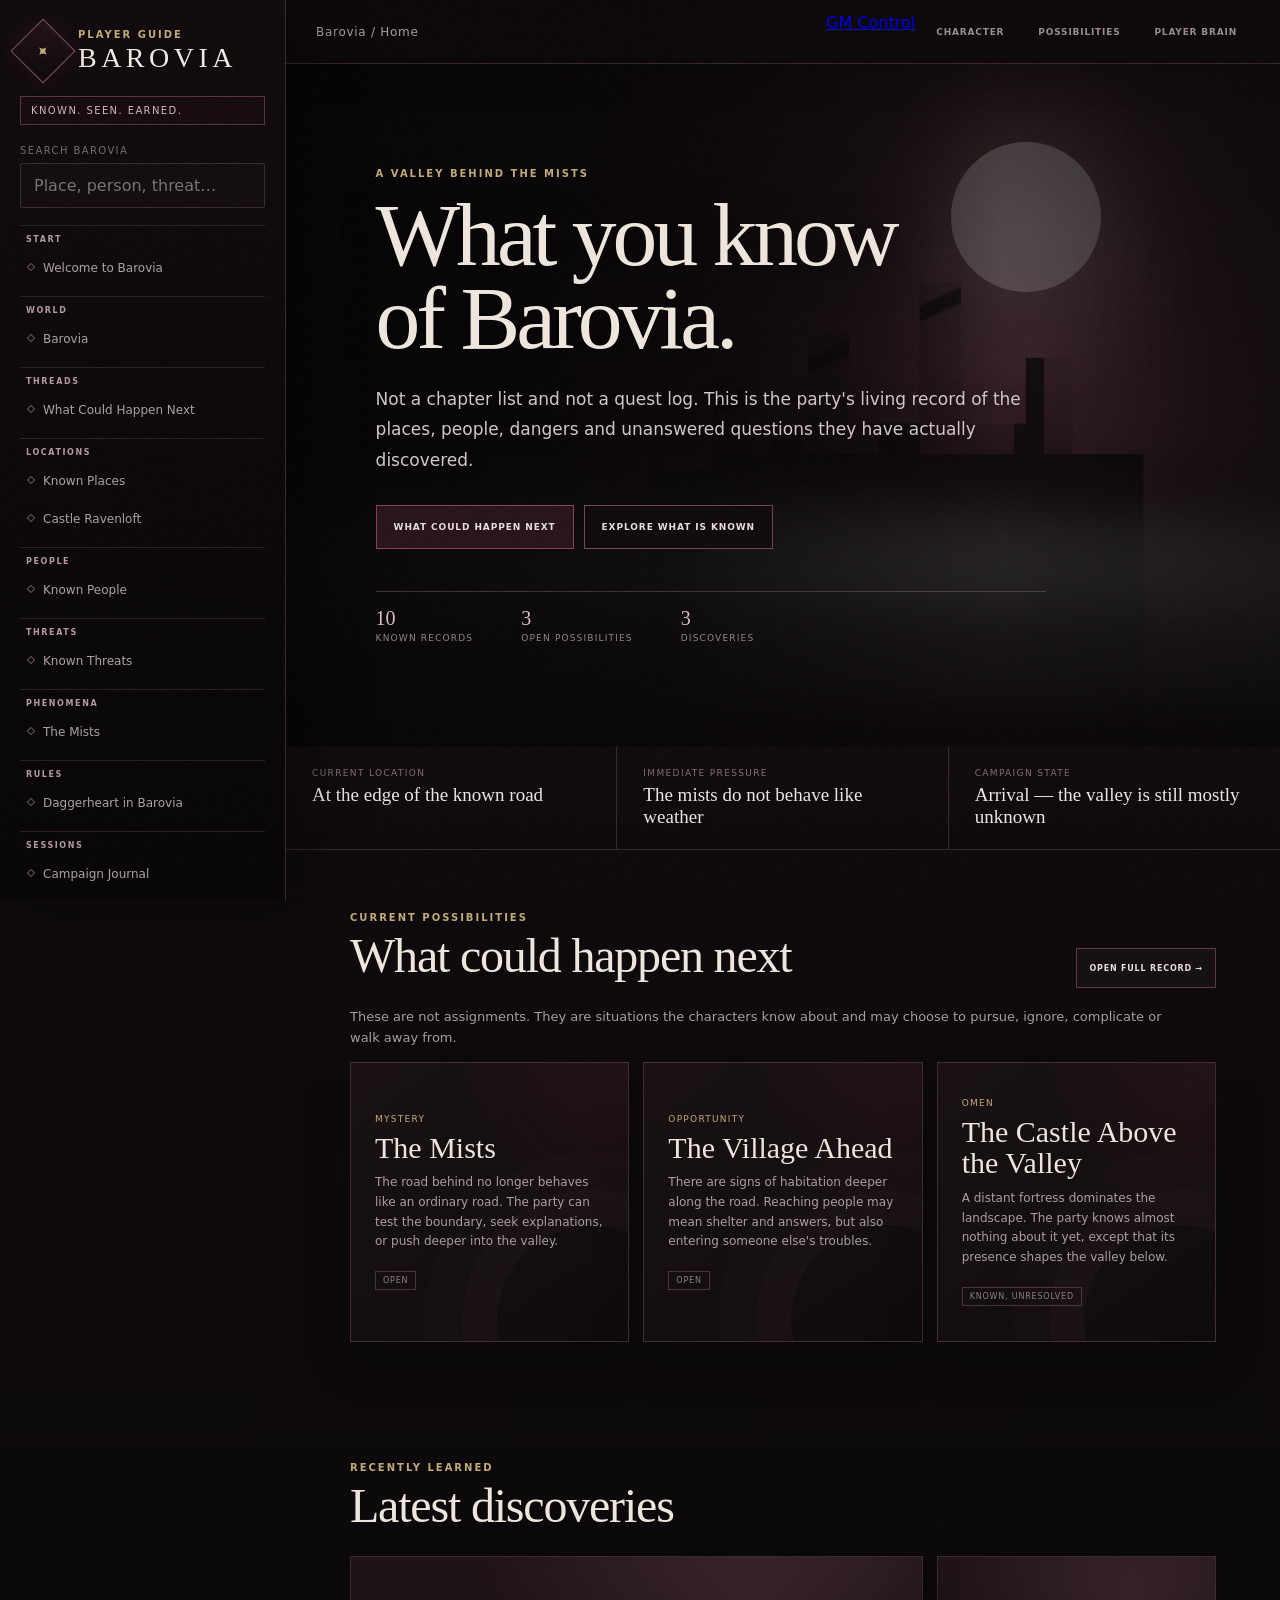
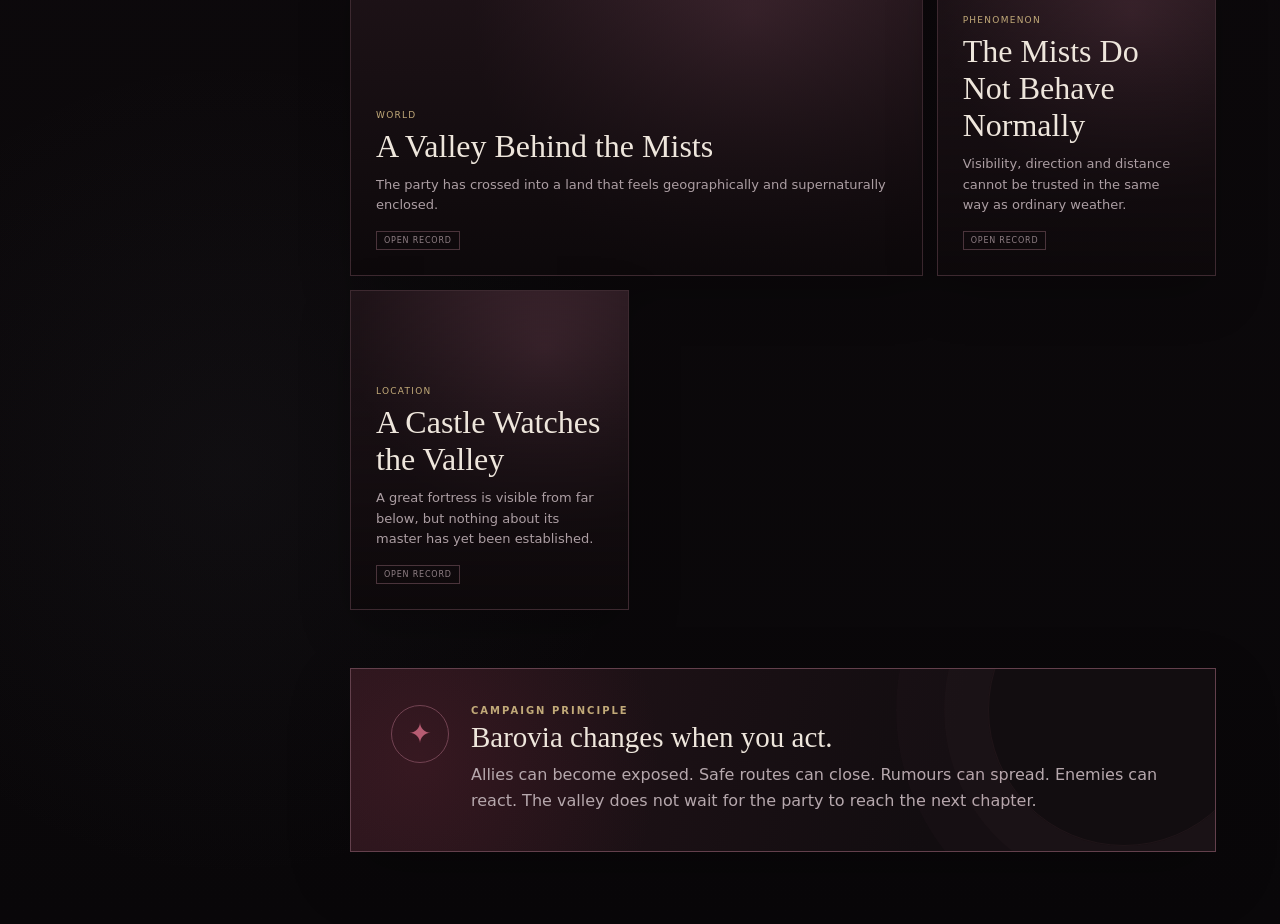
==== index.html @ e04510ff "Add GM Control switch to player header" ====
<!doctype html>
<html lang="en">
<head>
<meta charset="utf-8">
<meta name="viewport" content="width=device-width,initial-scale=1">
<meta name="theme-color" content="#120d0f">
<meta name="description" content="A spoiler-conscious Daggerheart player guide for a campaign set in Barovia.">
<title>Barovia — Daggerheart Campaign Guide</title>
<link rel="stylesheet" href="style.css?v=2">
<link rel="stylesheet" href="character.css?v=2">
<link rel="stylesheet" href="barovia-polish.css?v=1">
</head>
<body>
<a class="skip" href="#main">Skip to campaign content</a>
<div class="shell">
  <aside class="sidebar" id="sidebar" aria-label="Barovia navigation">
    <button class="brand" onclick="location.hash='#/'" aria-label="Barovia home">
      <span class="sigil" aria-hidden="true">✦</span>
      <span><small>PLAYER GUIDE</small><strong>BAROVIA</strong></span>
    </button>

    <div class="safe-mark">Known. Seen. Earned.</div>

    <label class="search">
      <span>Search Barovia</span>
      <input id="searchInput" type="search" placeholder="Place, person, threat…" autocomplete="off">
    </label>

    <nav id="nav"></nav>

    <div class="sidebar-foot">
      This guide shows only what the characters have legitimately learned.
      Hidden motives, unrevealed locations and future events remain outside the player site.
    </div>
  </aside>

  <main id="main">
    <header class="topbar">
      <button id="menuBtn" class="menu" type="button" aria-label="Open navigation">☰</button>
      <div id="crumb">Barovia / Home</div>
      <div class="top-actions">
        <a class="gm-switch" href="gm.html">GM Control</a>
        <button type="button" onclick="location.hash='#/character'">Character</button>
        <button type="button" onclick="location.hash='#/threads'">Possibilities</button>
        <button type="button" onclick="location.hash='#/brain'">Player Brain</button>
      </div>
    </header>

    <section id="home">
      <section class="hero">
        <div class="moon" aria-hidden="true"></div>
        <div class="mist mist-a" aria-hidden="true"></div>
        <div class="mist mist-b" aria-hidden="true"></div>
        <div class="hero-copy">
          <div class="eyebrow">A VALLEY BEHIND THE MISTS</div>
          <h1>What you know of Barovia.</h1>
          <p>
            Not a chapter list and not a quest log. This is the party's living record of the places,
            people, dangers and unanswered questions they have actually discovered.
          </p>
          <div class="hero-buttons">
            <button type="button" onclick="location.hash='#/threads'">What could happen next</button>
            <button type="button" onclick="location.hash='#/world'">Explore what is known</button>
          </div>
          <div class="hero-ledger" aria-label="Campaign ledger">
            <span><strong id="knownRecordCount">0</strong> known records</span>
            <span><strong id="knownThreadCount">0</strong> open possibilities</span>
            <span><strong id="knownDiscoveryCount">0</strong> discoveries</span>
          </div>
        </div>
      </section>

      <section class="state-strip" aria-label="Current campaign state">
        <div><small>CURRENT LOCATION</small><strong id="currentLocation"></strong></div>
        <div><small>IMMEDIATE PRESSURE</small><strong id="currentPressure"></strong></div>
        <div><small>CAMPAIGN STATE</small><strong id="campaignState"></strong></div>
      </section>

      <section class="section">
        <div class="section-head">
          <div>
            <div class="eyebrow">CURRENT POSSIBILITIES</div>
            <h2>What could happen next</h2>
          </div>
          <button type="button" onclick="location.hash='#/threads'">Open full record →</button>
        </div>
        <p class="intro">
          These are not assignments. They are situations the characters know about and may choose
          to pursue, ignore, complicate or walk away from.
        </p>
        <div id="threadGrid" class="grid"></div>
      </section>

      <section class="section">
        <div class="section-head">
          <div>
            <div class="eyebrow">RECENTLY LEARNED</div>
            <h2>Latest discoveries</h2>
          </div>
        </div>
        <div id="discoveryGrid" class="grid"></div>
      </section>

      <section class="field-note">
        <span class="field-mark" aria-hidden="true">✦</span>
        <div>
          <div class="eyebrow">CAMPAIGN PRINCIPLE</div>
          <h2>Barovia changes when you act.</h2>
          <p>
            Allies can become exposed. Safe routes can close. Rumours can spread. Enemies can react.
            The valley does not wait for the party to reach the next chapter.
          </p>
        </div>
      </section>
    </section>

    <article id="article" class="article hidden" tabindex="-1"></article>

    <section id="character" class="character-view hidden" tabindex="-1">
      <div class="character-toolbar">
        <div>
          <div class="eyebrow">DAGGERHEART LIVE PLAY</div>
          <h1 id="characterHeading">Character</h1>
        </div>
        <button id="resetCharacterBtn" type="button">Reset local sheet</button>
      </div>
      <div id="characterApp"></div>
    </section>

    <section id="brain" class="brain hidden">
      <div class="section-head">
        <div>
          <div class="eyebrow">RELATIONSHIP VIEW</div>
          <h2>Player Brain</h2>
        </div>
      </div>
      <p class="intro">Choose a known record to see what the party currently connects to it.</p>
      <div id="brainRoot" class="brain-root"></div>
    </section>
  </main>
</div>

<script src="data.js?v=2"></script>
<script src="character.js?v=2"></script>
<script src="app.js?v=3"></script>
<script src="gm-config.js?v=1"></script>
<script src="gm-bridge.js?v=1"></script>
</body>
</html>
---- style.css ----
:root{
  --bg:#100c0e;
  --panel:#171114;
  --panel2:#1d1518;
  --ink:#eee6dc;
  --muted:#aa9da1;
  --line:#3b2a30;
  --wine:#7f2438;
  --wine2:#a83b54;
  --gold:#c2aa79;
  --fog:#c7c2bd;
}
*{box-sizing:border-box}
html{scroll-behavior:smooth}
body{
  margin:0;
  background:
    radial-gradient(circle at 72% 8%,#2a1b20 0,#120d10 34%,#0c090a 72%);
  color:var(--ink);
  font-family:Inter,ui-sans-serif,system-ui,-apple-system,Segoe UI,sans-serif;
}
body:before{
  content:"";
  position:fixed;
  inset:0;
  pointer-events:none;
  opacity:.045;
  background-image:
    linear-gradient(#fff1 1px,transparent 1px),
    linear-gradient(90deg,#fff08 1px,transparent 1px);
  background-size:100% 7px,54px 100%;
}
button,input{font:inherit}
button{cursor:pointer}
.skip{position:absolute;left:-9999px}
.skip:focus{left:10px;top:10px;z-index:100;background:#fff;color:#000;padding:8px}
.shell{display:grid;grid-template-columns:292px 1fr;min-height:100vh}
.sidebar{
  position:sticky;top:0;height:100vh;padding:26px 20px;
  border-right:1px solid var(--line);background:#0d090b;overflow:auto;z-index:20;
}
.brand{display:flex;gap:12px;align-items:center;width:100%;padding:0;border:0;background:none;color:var(--ink);text-align:left}
.brand small,.eyebrow{display:block;color:var(--gold);font-size:10px;letter-spacing:.2em;font-weight:800}
.brand strong{display:block;font:25px Georgia,serif;letter-spacing:.16em;margin-top:2px}
.sigil{display:grid;place-items:center;width:42px;height:42px;border:1px solid #684451;color:var(--gold);transform:rotate(45deg)}
.safe-mark{margin:24px 0;padding:8px 10px;border:1px solid #4b353d;color:#c5b5bb;text-transform:uppercase;letter-spacing:.14em;font-size:10px}
.search span{display:block;color:#776b70;font-size:10px;letter-spacing:.14em;text-transform:uppercase;margin-bottom:7px}
.search input{width:100%;background:#140f11;border:1px solid var(--line);color:var(--ink);padding:10px 11px;outline:none}
.search input:focus{border-color:#815263}
#nav{margin-top:22px}
.nav-group{margin:20px 0}
.nav-group h3{margin:0 0 7px;color:var(--gold);font-size:10px;text-transform:uppercase;letter-spacing:.17em}
.nav-link{display:block;width:100%;border:0;border-left:2px solid transparent;background:none;color:#b8aab0;text-align:left;padding:7px 6px}
.nav-link:hover,.nav-link.active{background:#1a1215;color:white;border-left-color:var(--wine2)}
.sidebar-foot{margin-top:30px;padding-top:16px;border-top:1px solid var(--line);font-size:11px;line-height:1.6;color:#73676c}
main{min-width:0;position:relative}
.topbar{
  height:58px;display:flex;align-items:center;justify-content:space-between;padding:0 28px;
  border-bottom:1px solid var(--line);position:sticky;top:0;
  background:#100c0eea;backdrop-filter:blur(10px);z-index:10;
}
#crumb{font-size:12px;color:#a99aa0;letter-spacing:.06em}
.top-actions{display:flex;gap:8px}
.top-actions button,.menu,.section-head button,.hero-buttons button,.article-nav button{
  border:1px solid #5d3a45;background:#171114;color:#e8dce0;padding:9px 12px;
}
.menu{display:none}
.hero{
  min-height:510px;position:relative;overflow:hidden;border-bottom:1px solid var(--line);
  display:flex;align-items:center;
  background:
    linear-gradient(180deg,transparent 0 62%,#0e0a0c 100%),
    radial-gradient(circle at 74% 28%,#3a242b 0,#1c1216 28%,#0f0a0c 70%);
}
.hero:after{
  content:"";position:absolute;inset:0;
  background:
    linear-gradient(90deg,#0d090bec 0%,#0d090bb7 45%,#0d090b28 78%),
    linear-gradient(0deg,#0d090bbd 0%,transparent 52%);
}
.moon{
  position:absolute;right:16%;top:72px;width:132px;height:132px;border-radius:50%;
  background:#c8c1b5;opacity:.32;filter:blur(.2px);box-shadow:0 0 70px #d9d2c46b;
}
.mist{position:absolute;left:-12%;right:-12%;filter:blur(19px);opacity:.24}
.mist-a{
  bottom:4%;height:42%;
  background:
    radial-gradient(ellipse at 18% 80%,#ddd 0 18%,transparent 52%),
    radial-gradient(ellipse at 58% 72%,#bbb 0 16%,transparent 48%),
    radial-gradient(ellipse at 86% 86%,#eee 0 17%,transparent 50%);
}
.mist-b{
  bottom:20%;height:25%;opacity:.13;
  background:
    radial-gradient(ellipse at 35% 70%,#eee 0 18%,transparent 55%),
    radial-gradient(ellipse at 72% 74%,#bbb 0 14%,transparent 48%);
}
.hero-copy{position:relative;z-index:2;padding:40px clamp(28px,6vw,90px);max-width:800px}
.hero h1{font:64px/1 Georgia,serif;margin:12px 0 18px;max-width:720px}
.hero p{font-size:17px;line-height:1.7;color:#cbbec3;max-width:650px}
.hero-buttons{display:flex;gap:10px;margin-top:24px}
.hero-buttons button:first-child{border-color:#8b4052;background:#28161c}
.state-strip{display:grid;grid-template-columns:repeat(3,1fr);border-bottom:1px solid var(--line);background:#120d10}
.state-strip div{padding:18px 24px;border-right:1px solid var(--line)}
.state-strip div:last-child{border-right:0}
.state-strip small{display:block;color:#7f6f75;font-size:9px;letter-spacing:.15em}
.state-strip strong{display:block;margin-top:6px;font:18px Georgia,serif}
.section{padding:42px clamp(22px,5vw,72px)}
.section-head{display:flex;justify-content:space-between;align-items:end;gap:20px;margin-bottom:18px}
.section-head h2{font:32px Georgia,serif;margin:5px 0}
.intro{max-width:820px;color:var(--muted);line-height:1.65}
.grid{display:grid;grid-template-columns:repeat(3,1fr);gap:12px}
.card{
  border:1px solid var(--line);
  background:linear-gradient(180deg,#1b1417,#151013);
  padding:18px;color:var(--ink);text-align:left;min-height:180px;
}
button.card:hover{border-color:#7a4959;transform:translateY(-1px)}
.card small{display:block;color:var(--gold);font-size:9px;letter-spacing:.14em;text-transform:uppercase}
.card h3{font:23px Georgia,serif;margin:8px 0 10px}
.card p{color:#ac9ea3;font-size:13px;line-height:1.55;margin:0 0 16px}
.card .tag{display:inline-block;border:1px solid #4a343b;padding:4px 7px;color:#8f7f84;font-size:8px;text-transform:uppercase;letter-spacing:.1em}
.field-note{
  margin:0 clamp(22px,5vw,72px) 54px;padding:28px 30px;display:flex;gap:22px;align-items:flex-start;
  border:1px solid #63404c;background:linear-gradient(90deg,#26161c,#171114);
}
.field-mark{font-size:28px;color:var(--gold)}
.field-note h2{font:29px Georgia,serif;margin:5px 0 8px}
.field-note p{color:#b6a8ad;line-height:1.65;margin:0}
.hidden{display:none!important}
.article,.brain{padding:54px clamp(28px,8vw,110px);max-width:1150px}
.article h1{font:50px Georgia,serif;margin:0 0 8px}
.article h2{font:28px Georgia,serif;margin-top:38px}
.article p,.article li{font-size:16px;line-height:1.75;color:#c8bcc0}
.article-meta{color:var(--gold);font-size:10px;letter-spacing:.16em;text-transform:uppercase;margin-bottom:26px}
.article-nav{display:flex;gap:8px;margin-bottom:30px}
.related{margin-top:44px;padding-top:26px;border-top:1px solid var(--line)}
.related-grid{display:grid;grid-template-columns:repeat(3,1fr);gap:10px}
.related button{border:1px solid var(--line);background:#171114;color:var(--ink);text-align:left;padding:13px}
.related button:hover{border-color:#7a4959}
.related button small{display:block;color:var(--gold);font-size:8px;text-transform:uppercase;letter-spacing:.12em}
.related button strong{display:block;font:18px Georgia,serif;margin-top:5px}
.brain-root{display:flex;flex-wrap:wrap;gap:12px;margin-top:24px}
.brain-node{min-width:190px;max-width:270px;border:1px solid var(--line);background:#171114;color:var(--ink);padding:15px;text-align:left}
.brain-node.root{border-color:#865065;background:#21141a}
.brain-node:hover{border-color:#8d596b}
.brain-node small{display:block;color:var(--gold);font-size:8px;text-transform:uppercase;letter-spacing:.12em}
.brain-node strong{display:block;font:19px Georgia,serif;margin-top:5px}
@media(max-width:960px){
  .shell{grid-template-columns:1fr}
  .sidebar{position:fixed;left:-310px;width:292px;transition:left .2s}
  .sidebar.open{left:0}
  .menu{display:block}
  .grid,.related-grid{grid-template-columns:repeat(2,1fr)}
  .hero h1{font-size:48px}
}
@media(max-width:620px){
  .grid,.related-grid,.state-strip{grid-template-columns:1fr}
  .state-strip div{border-right:0;border-bottom:1px solid var(--line)}
  .top-actions{display:none}
  .hero h1{font-size:41px}
  .hero{min-height:470px}
  .hero-buttons{flex-direction:column}
  .section,.article,.brain{padding-left:20px;padding-right:20px}
  .field-note{margin-left:20px;margin-right:20px}
}
---- character.css ----
.character-view{padding:42px clamp(20px,5vw,72px) 70px;max-width:1320px}
.character-toolbar{display:flex;justify-content:space-between;align-items:end;gap:18px;margin-bottom:22px}
.character-toolbar h1{font:48px Georgia,serif;margin:4px 0 0}
.character-toolbar button,.dh-btn{border:1px solid #5d3a45;background:#171114;color:#e8dce0;padding:9px 12px}
.character-shell{display:grid;grid-template-columns:minmax(0,1.55fr) minmax(320px,.75fr);gap:18px}
.character-panel{border:1px solid var(--line);background:linear-gradient(180deg,#181216,#120e10);padding:18px}
.character-panel h2{font:27px Georgia,serif;margin:0 0 14px}
.character-panel h3{font:20px Georgia,serif;margin:20px 0 10px}
.character-identity{display:grid;grid-template-columns:2fr 1fr 1fr;gap:10px}
.character-field label,.character-small-label{display:block;color:#817278;text-transform:uppercase;letter-spacing:.13em;font-size:9px;margin-bottom:6px}
.character-field input,.character-field textarea,.experience-row input,.roll-controls select,.roll-controls input{width:100%;background:#100c0e;border:1px solid #3f2d34;color:var(--ink);padding:10px 11px;outline:none}
.character-field textarea{min-height:110px;resize:vertical}
.trait-grid{display:grid;grid-template-columns:repeat(3,1fr);gap:10px}
.trait-card,.resource-card{border:1px solid #3d2b32;background:#151013;padding:12px}
.trait-card strong,.resource-card strong{display:block;font:18px Georgia,serif}
.trait-controls{display:flex;gap:8px;align-items:center;margin-top:9px}
.trait-controls input{width:64px;background:#0f0b0d;border:1px solid #3f2d34;color:var(--ink);padding:8px;text-align:center}
.trait-controls button,.resource-buttons button,.experience-row button,.quick-actions button{border:1px solid #513641;background:#1b1316;color:#e8dde0;padding:8px}
.resource-grid{display:grid;grid-template-columns:repeat(4,1fr);gap:10px}
.resource-head{display:flex;justify-content:space-between;gap:10px;align-items:center}
.resource-value{font:30px Georgia,serif}
.resource-buttons{display:grid;grid-template-columns:repeat(2,1fr);gap:7px;margin-top:10px}
.threshold-grid{display:grid;grid-template-columns:repeat(2,1fr);gap:8px;max-width:520px}
.experience-list{display:grid;gap:8px}
.experience-row{display:grid;grid-template-columns:1fr 78px auto;gap:8px}
.add-experience{margin-top:9px}
.roll-panel{position:sticky;top:76px}
.roll-result{border:1px solid #4f3640;background:#110d0f;padding:16px;min-height:150px;margin-bottom:14px}
.roll-dice{display:flex;gap:10px;margin:12px 0}
.die{flex:1;border:1px solid #5a3b46;background:#1a1215;padding:14px;text-align:center}
.die small{display:block;color:#89787e;font-size:8px;letter-spacing:.12em;text-transform:uppercase}
.die strong{display:block;font:34px Georgia,serif;margin-top:4px}
.roll-total{font:26px Georgia,serif;margin-top:9px}
.roll-outcome{margin-top:7px;color:var(--gold);font-size:12px;letter-spacing:.09em;text-transform:uppercase}
.roll-controls{display:grid;gap:9px}
.roll-controls button{border:1px solid #7c4658;background:#28171d;color:#f0e5e8;padding:11px}
.quick-actions{display:grid;grid-template-columns:repeat(2,1fr);gap:8px;margin-top:14px}
.save-note{margin-top:11px;color:#7f7076;font-size:10px;line-height:1.5}
@media(max-width:1000px){.character-shell{grid-template-columns:1fr}.roll-panel{position:static}}
@media(max-width:700px){.character-identity,.trait-grid,.resource-grid,.threshold-grid{grid-template-columns:1fr 1fr}.character-toolbar{align-items:start;flex-direction:column}}
@media(max-width:470px){.character-identity,.trait-grid,.resource-grid,.threshold-grid{grid-template-columns:1fr}.experience-row{grid-template-columns:1fr 66px}.experience-row button{grid-column:1/-1}}
.resource-max-input{width:100%;margin-top:5px;background:#0f0b0d;border:1px solid #3f2d34;color:var(--ink);padding:7px;text-align:center}
---- barovia-polish.css ----
/* Barovia visual polish — presentation only */
:root{
  --barovia-silver:#c9c4c0;
  --barovia-pale:#eee8e2;
  --barovia-blood:#8e2f45;
  --barovia-blood-bright:#b44a62;
  --barovia-night:#090709;
  --barovia-panel:#151013;
}
html{scroll-behavior:smooth}
body{
  background:
    radial-gradient(circle at 78% 8%,rgba(126,58,76,.14),transparent 31rem),
    radial-gradient(circle at 18% 82%,rgba(125,132,151,.05),transparent 26rem),
    linear-gradient(180deg,#110c0f 0,#090709 100%);
}
body:after{
  content:"";position:fixed;inset:0;z-index:9999;pointer-events:none;opacity:.045;
  background-image:url("data:image/svg+xml,%3Csvg viewBox='0 0 180 180' xmlns='http://www.w3.org/2000/svg'%3E%3Cfilter id='n'%3E%3CfeTurbulence type='fractalNoise' baseFrequency='.82' numOctaves='3' stitchTiles='stitch'/%3E%3C/filter%3E%3Crect width='100%25' height='100%25' filter='url(%23n)' opacity='.3'/%3E%3C/svg%3E");
}
button,a,input,textarea,select{transition:border-color .18s ease,color .18s ease,background-color .18s ease,transform .18s ease,box-shadow .18s ease}
button:focus-visible,a:focus-visible,input:focus-visible,textarea:focus-visible,select:focus-visible{outline:2px solid var(--barovia-blood-bright);outline-offset:3px}
.shell{grid-template-columns:286px minmax(0,1fr)}
.sidebar{
  padding:28px 20px;
  background:
    linear-gradient(180deg,rgba(18,12,15,.985),rgba(8,6,8,.995)),
    repeating-linear-gradient(0deg,transparent 0 39px,rgba(255,255,255,.015) 40px);
  box-shadow:20px 0 60px rgba(0,0,0,.3);
  scrollbar-color:#57333d transparent;
}
.brand strong{font-size:28px;color:#f1e9e4;text-shadow:0 0 30px rgba(194,135,151,.14)}
.sigil{
  position:relative;width:46px;height:46px;border-color:#805061;
  background:linear-gradient(145deg,rgba(174,82,105,.12),rgba(0,0,0,.14));
  box-shadow:0 0 28px rgba(155,68,90,.12);
}
.safe-mark{margin:22px 0 20px;background:rgba(142,47,69,.055);border-color:#573842;color:#c9b8be}
.search input{border-radius:2px;background:rgba(22,15,18,.88);padding:12px 13px}
.search input:focus{border-color:#895063;box-shadow:0 0 0 3px rgba(142,47,69,.09)}
#nav{margin-top:17px}
.nav-group{margin:0;border-top:1px solid rgba(83,56,65,.52);padding:9px 0}
.nav-group h3{margin:0 0 5px;padding:0 6px;color:#b79a9f;font-size:8px;letter-spacing:.2em}
.nav-link{
  position:relative;padding:8px 8px 8px 23px;border-left:0;border-radius:2px;
  color:#ada0a5;font-size:12px;line-height:1.35;min-height:38px;
}
.nav-link:before{
  content:"";position:absolute;left:8px;top:15px;width:4px;height:4px;
  border:1px solid #65505a;transform:rotate(45deg);
}
.nav-link:hover,.nav-link.active{background:linear-gradient(90deg,rgba(142,47,69,.16),transparent);color:#f3e9ec}
.nav-link.active:before{background:#ad4960;border-color:#ad4960;box-shadow:0 0 11px rgba(180,74,98,.7)}
.sidebar-foot{color:#74666b}
.topbar{
  height:64px;padding:0 30px;background:rgba(13,9,11,.86);
  border-color:rgba(72,48,56,.74);box-shadow:0 12px 36px rgba(0,0,0,.16);
}
.top-actions button{
  min-height:38px;border-color:transparent;background:transparent;color:#9c8d92;
  text-transform:uppercase;letter-spacing:.09em;font-size:9px;font-weight:800;
}
.top-actions button:hover{color:#f0dbe1;border-color:rgba(180,74,98,.34);background:rgba(142,47,69,.08)}
.hero{
  min-height:clamp(610px,76vh,790px);isolation:isolate;
  background:
    linear-gradient(180deg,transparent 0 70%,#0d090b 100%),
    radial-gradient(circle at 75% 24%,rgba(180,172,166,.14),transparent 11rem),
    radial-gradient(circle at 75% 44%,#482a33 0,#24161b 23%,#0d090b 67%);
}
.hero:before{
  content:"";position:absolute;right:9%;bottom:0;width:min(46vw,650px);height:74%;z-index:-1;opacity:.74;
  background:
    linear-gradient(155deg,transparent 0 27%,#090709 27.5% 29%,transparent 29.5%),
    linear-gradient(25deg,transparent 0 34%,#090709 34.5% 36%,transparent 36.5%),
    linear-gradient(90deg,transparent 0 13%,#090709 13% 18%,transparent 18% 29%,#090709 29% 34%,transparent 34% 47%,#090709 47% 54%,transparent 54% 70%,#090709 70% 75%,transparent 75%),
    linear-gradient(180deg,transparent 0 42%,#090709 42% 100%);
  clip-path:polygon(8% 100%,8% 45%,19% 45%,19% 26%,25% 26%,25% 39%,35% 39%,35% 18%,42% 18%,42% 36%,54% 36%,54% 8%,61% 8%,61% 36%,72% 36%,72% 23%,80% 23%,80% 42%,92% 42%,92% 100%);
  filter:drop-shadow(0 0 35px rgba(0,0,0,.5));
}
.hero:after{
  z-index:0;
  background:
    linear-gradient(90deg,rgba(8,6,8,.97) 0%,rgba(10,7,9,.83) 38%,rgba(10,7,9,.26) 72%,rgba(8,6,8,.5) 100%),
    linear-gradient(0deg,#0d090b 0%,transparent 44%,rgba(10,7,9,.15) 100%);
}
.moon{right:18%;top:78px;width:150px;height:150px;opacity:.34;background:#d6d0c9;box-shadow:0 0 85px rgba(226,217,207,.28)}
.hero-copy{padding:80px clamp(28px,7vw,108px);max-width:880px;animation:barovia-arrive .8s ease-out both}
.hero h1{
  font-size:clamp(58px,7vw,96px);line-height:.92;letter-spacing:-.045em;margin:15px 0 25px;
  max-width:780px;text-wrap:balance;text-shadow:0 6px 36px rgba(0,0,0,.62);
}
.hero p{font-size:17px;line-height:1.78;color:#d3c6ca;max-width:650px;text-shadow:0 2px 16px rgba(0,0,0,.65)}
.hero-buttons{margin-top:30px}
.hero-buttons button{
  min-height:44px;padding:12px 17px;border-color:#774452;
  background:rgba(18,12,15,.82);backdrop-filter:blur(8px);
  text-transform:uppercase;letter-spacing:.1em;font-size:9px;font-weight:800;
}
.hero-buttons button:hover{border-color:#b44a62;color:#ffe8ee;background:#2a151c;transform:translateY(-2px)}
.hero-ledger{
  display:flex;flex-wrap:wrap;gap:0;margin-top:42px;
  border-top:1px solid rgba(196,150,162,.28);max-width:670px;
}
.hero-ledger span{padding:15px 24px 0 0;margin-right:24px;color:#93868a;font-size:9px;letter-spacing:.13em;text-transform:uppercase}
.hero-ledger strong{display:block;color:#e0bcc7;font:20px Georgia,serif;letter-spacing:0;margin-bottom:3px}
.state-strip{
  position:relative;z-index:2;margin-top:-1px;
  background:linear-gradient(180deg,#120c0f,#0e0a0c);border-color:#3a262d;
}
.state-strip div{padding:21px 26px}
.state-strip small{color:#806f74}
.state-strip strong{color:#eee4e7;font-size:19px}
.section{padding-top:62px;padding-bottom:58px}
.section-head h2{font-size:clamp(34px,4vw,48px);letter-spacing:-.025em}
.section-head button{min-height:40px;text-transform:uppercase;letter-spacing:.1em;font-size:8px;font-weight:800}
.intro{color:#a99ca1;font-size:13px}
#threadGrid{grid-template-columns:repeat(3,minmax(0,1fr));gap:14px}
#threadGrid .card{
  position:relative;overflow:hidden;min-height:280px;padding:24px;
  border-color:#422d35;background:
    radial-gradient(circle at 100% 0,rgba(142,47,69,.12),transparent 42%),
    linear-gradient(145deg,#1a1215,#0f0b0d);
  box-shadow:0 18px 48px rgba(0,0,0,.2);
}
#threadGrid .card:after{
  content:"";position:absolute;right:-60px;bottom:-75px;width:190px;height:190px;
  border:1px solid rgba(191,114,133,.08);border-radius:50%;
  box-shadow:0 0 0 34px rgba(191,114,133,.022),0 0 0 72px rgba(191,114,133,.015);
}
#threadGrid .card:hover{border-color:#8e4b5d;transform:translateY(-4px);box-shadow:0 26px 64px rgba(0,0,0,.34)}
#threadGrid .card h3{font-size:30px;line-height:1.05}
#threadGrid .card p{font-size:12px;line-height:1.65;max-width:34ch}
#discoveryGrid{grid-template-columns:repeat(3,minmax(0,1fr));grid-auto-flow:dense;gap:14px}
#discoveryGrid .card{
  min-height:320px;padding:25px;display:flex;flex-direction:column;justify-content:flex-end;
  border-color:#3d2930;background:
    linear-gradient(180deg,rgba(50,28,36,.26),rgba(12,8,10,.95)),
    radial-gradient(circle at 70% 18%,#422933,#181014 58%);
  box-shadow:0 18px 48px rgba(0,0,0,.22);
}
#discoveryGrid .card:first-child{grid-column:span 2}
#discoveryGrid .card:hover{border-color:#8c5060;transform:translateY(-4px);box-shadow:0 26px 64px rgba(0,0,0,.34)}
#discoveryGrid .card h3{font-size:clamp(24px,2.5vw,34px)}
.field-note{
  position:relative;overflow:hidden;padding:36px 40px;margin-bottom:72px;
  background:
    radial-gradient(circle at 8% 50%,rgba(142,47,69,.19),transparent 30%),
    linear-gradient(105deg,#25141a,#120d10 68%);
  box-shadow:0 22px 58px rgba(0,0,0,.22);
}
.field-note:after{
  content:"";position:absolute;right:-45px;top:-95px;width:270px;height:270px;border:1px solid rgba(188,112,131,.08);
  border-radius:50%;box-shadow:0 0 0 44px rgba(188,112,131,.025),0 0 0 92px rgba(188,112,131,.018);
}
.field-mark{flex:0 0 auto;width:58px;height:58px;display:grid;place-items:center;border:1px solid #724352;border-radius:50%;color:#b65c72}
.article{padding-top:72px;padding-bottom:100px}
.article:before{content:"ARCHIVE RECORD";display:block;margin-bottom:18px;color:#66565c;font-size:8px;letter-spacing:.28em}
.article h1{font-size:clamp(48px,6vw,74px);line-height:1;letter-spacing:-.035em;text-wrap:balance}
.article>p,.article>ul,.article>blockquote{max-width:72ch}
.article p,.article li{color:#d1c5c9}
.related button{min-height:124px;padding:17px;box-shadow:0 14px 34px rgba(0,0,0,.16)}
.related button:hover{transform:translateY(-2px);border-color:#7f4658}
.character-view{padding-top:54px;max-width:1400px}
.character-toolbar{padding:0 0 16px;border-bottom:1px solid #35232a}
.character-toolbar h1{font-size:clamp(46px,6vw,70px);line-height:.98;letter-spacing:-.03em}
.character-shell{grid-template-columns:minmax(0,1.7fr) minmax(330px,.72fr);gap:16px}
.character-panel{
  border-color:#3a272e;
  background:
    linear-gradient(180deg,rgba(255,255,255,.018),transparent 18%),
    repeating-linear-gradient(0deg,rgba(255,255,255,.008) 0 1px,transparent 1px 20px),
    #131013;
  box-shadow:0 18px 48px rgba(0,0,0,.18);
}
.character-panel h2{font-size:30px}
.character-panel h3{
  position:relative;margin-top:28px;padding:10px 10px 10px 43px;
  border-top:1px solid rgba(194,151,162,.11);border-bottom:1px solid rgba(194,151,162,.08);
  background:linear-gradient(90deg,rgba(142,47,69,.1),transparent 65%);
  text-transform:uppercase;letter-spacing:.1em;font-size:14px;
}
.character-panel h3:before{
  content:"◆";position:absolute;left:13px;top:50%;transform:translateY(-50%);
  color:#a84960;font-size:12px;
}
.trait-card,.resource-card{
  border-color:rgba(205,175,183,.11);
  background:linear-gradient(180deg,rgba(235,221,225,.045),rgba(0,0,0,.1)),#171215;
  box-shadow:0 10px 24px rgba(0,0,0,.13);
}
.trait-card{border-top:3px solid rgba(158,72,94,.72);clip-path:polygon(8px 0,calc(100% - 8px) 0,100% 8px,100% 100%,0 100%,0 8px)}
.trait-card strong{font-size:13px;text-transform:uppercase;letter-spacing:.12em;color:#d8cbd0}
.trait-controls button{border-color:#69404c;background:#25161b;color:#f0d9df}
.resource-card{border-left:3px solid #7f3b4e}
.resource-value{color:#eedde2}
.roll-panel{background:
  radial-gradient(circle at 50% 0,rgba(142,47,69,.13),transparent 34%),
  #100c0e;
}
.roll-result{min-height:185px;border-color:#5a3541;background:linear-gradient(180deg,#171015,#0d090b)}
.die{border-color:#633c49;background:linear-gradient(180deg,#20151a,#130e10)}
.die strong{font-size:42px;color:#f1e4e7}
.roll-controls button{min-height:46px;text-transform:uppercase;letter-spacing:.1em;font-size:9px;font-weight:850}
.quick-actions button{min-height:40px}
@keyframes barovia-arrive{from{opacity:0;transform:translateY(20px)}to{opacity:1;transform:none}}
@media(max-width:1100px){
  #threadGrid,#discoveryGrid{grid-template-columns:repeat(2,minmax(0,1fr))}
  #discoveryGrid .card:first-child{grid-column:span 2}
}
@media(max-width:850px){
  .shell{grid-template-columns:1fr}
  .hero{min-height:670px}
  .hero-copy{padding-top:76px;padding-bottom:58px}
  .hero:before{right:-12%;width:78vw;opacity:.55}
}
@media(max-width:650px){
  .topbar{gap:8px;padding:0 12px}
  #crumb{font-size:10px;max-width:31vw;overflow:hidden;text-overflow:ellipsis;white-space:nowrap}
  .hero{min-height:690px}
  .hero-copy{padding:60px 22px 52px}
  .hero h1{font-size:55px}
  .hero p{font-size:15px}
  .hero-buttons{display:grid;grid-template-columns:1fr}
  .hero-ledger{display:grid;grid-template-columns:repeat(3,1fr);gap:8px}
  .hero-ledger span{margin:0;padding-right:5px}
  #threadGrid,#discoveryGrid{grid-template-columns:1fr}
  #discoveryGrid .card:first-child{grid-column:auto}
  .field-note{margin:0 16px 48px;padding:28px 24px}
}
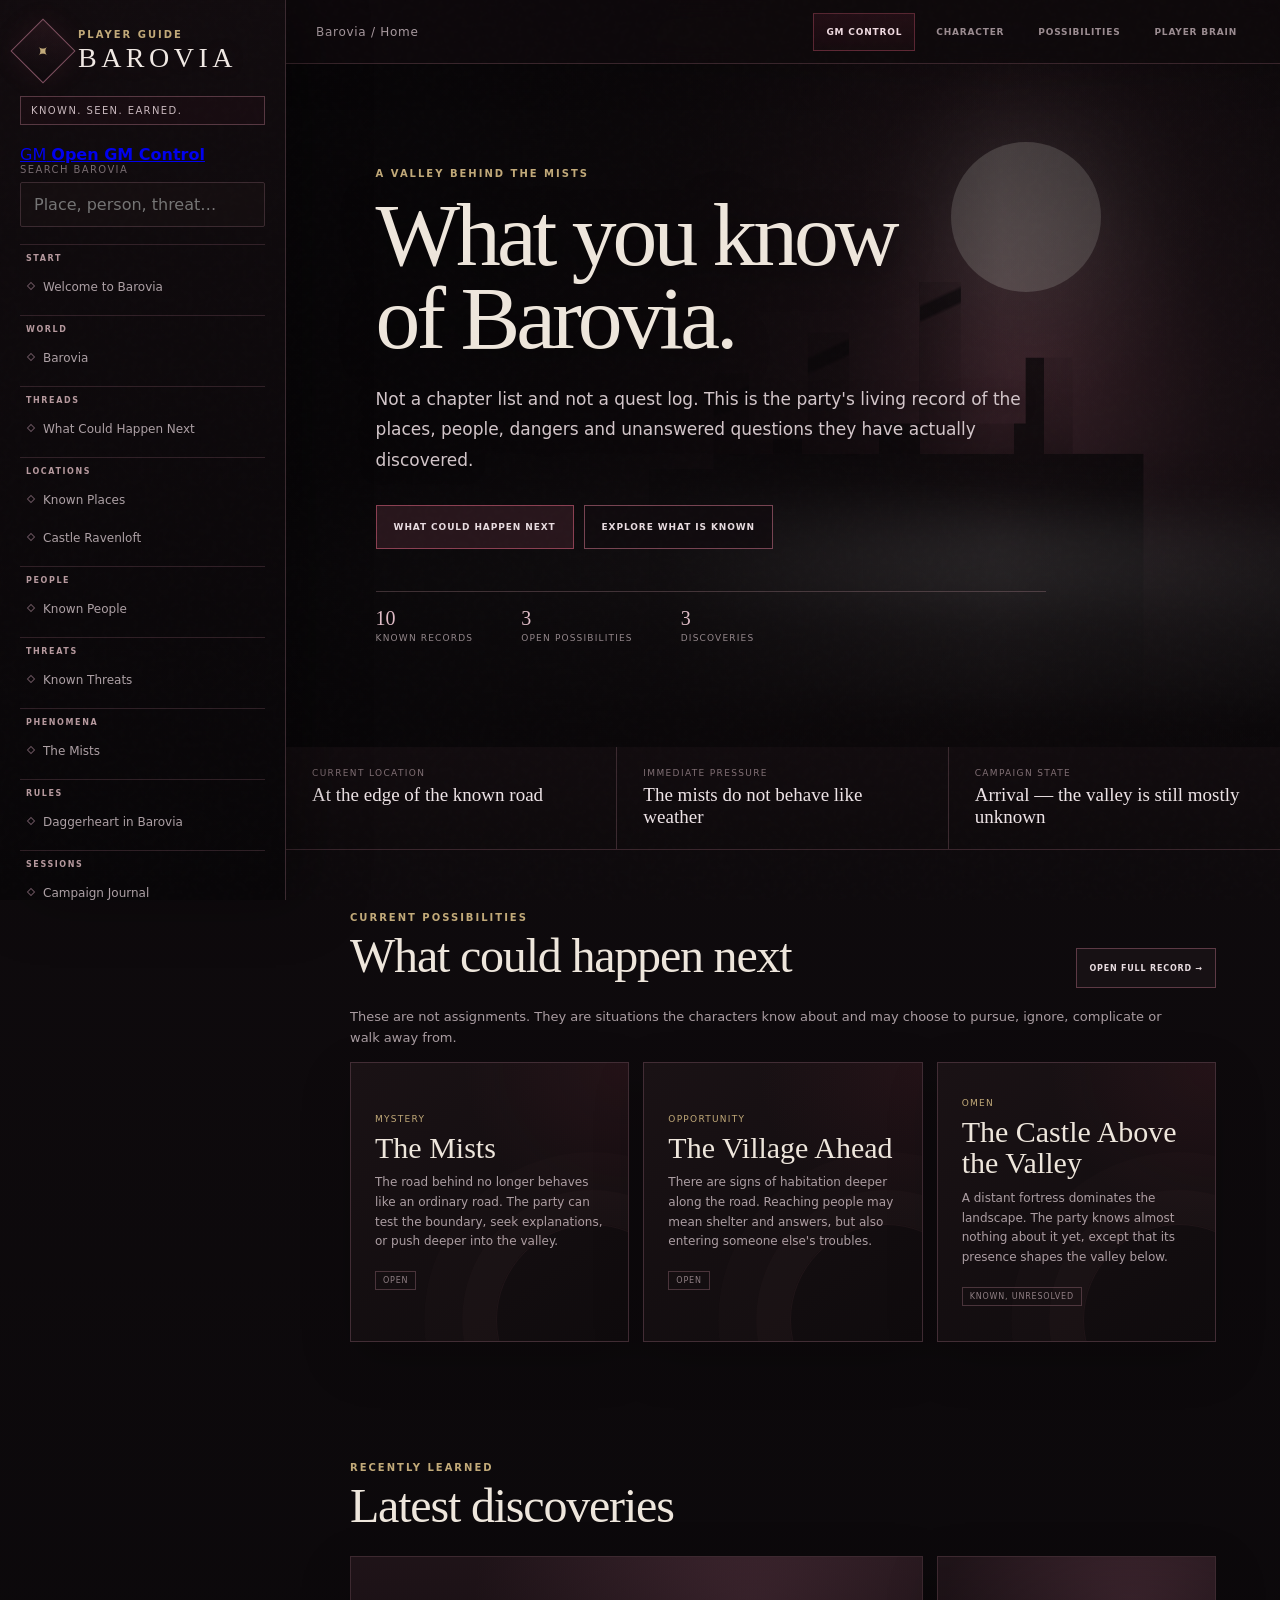
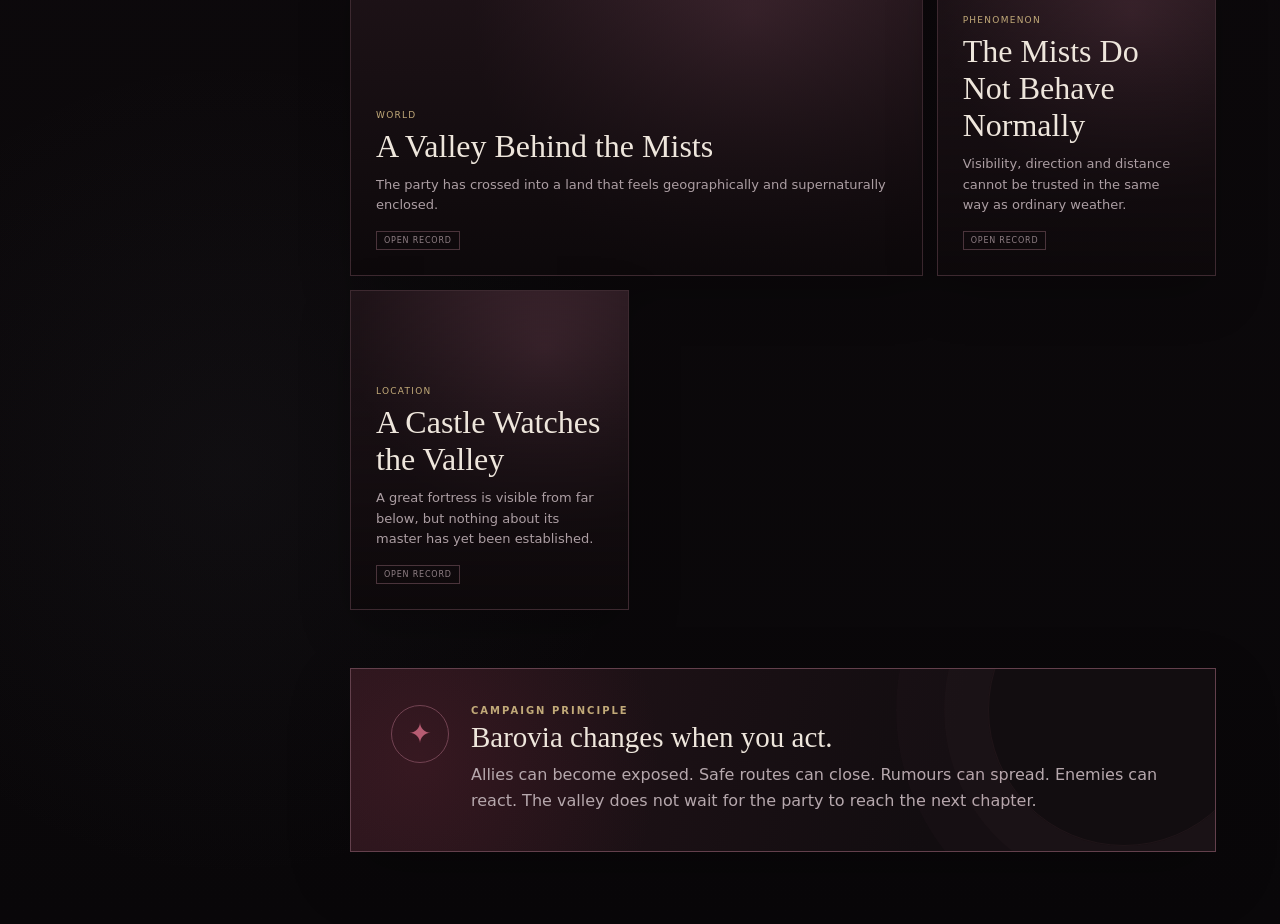
==== commit 8afc7eed: "Add always-visible GM Control link to player sidebar" ====
--- a/index.html
+++ b/index.html
@@ -20,6 +20,10 @@
     </button>
 
     <div class="safe-mark">Known. Seen. Earned.</div>
+    <a class="sidebar-gm-link" href="gm.html">
+      <span>GM</span>
+      <strong>Open GM Control</strong>
+    </a>
 
     <label class="search">
       <span>Search Barovia</span>
--- a/barovia-polish.css
+++ b/barovia-polish.css
@@ -228,3 +228,22 @@
   #discoveryGrid .card:first-child{grid-column:auto}
   .field-note{margin:0 16px 48px;padding:28px 24px}
 }
+
+.gm-switch{
+  display:inline-flex;align-items:center;justify-content:center;
+  min-height:38px;padding:0 12px;
+  border:1px solid rgba(180,74,98,.42);
+  background:linear-gradient(180deg,rgba(142,47,69,.16),rgba(142,47,69,.06));
+  color:#f0dbe1;text-decoration:none;
+  text-transform:uppercase;letter-spacing:.09em;
+  font-size:9px;font-weight:800;
+}
+.gm-switch:hover{
+  border-color:#b44a62;
+  background:#2f1720;
+  color:#fff1f5;
+  transform:translateY(-1px);
+}
+@media(max-width:620px){
+  .gm-switch{display:inline-flex}
+}
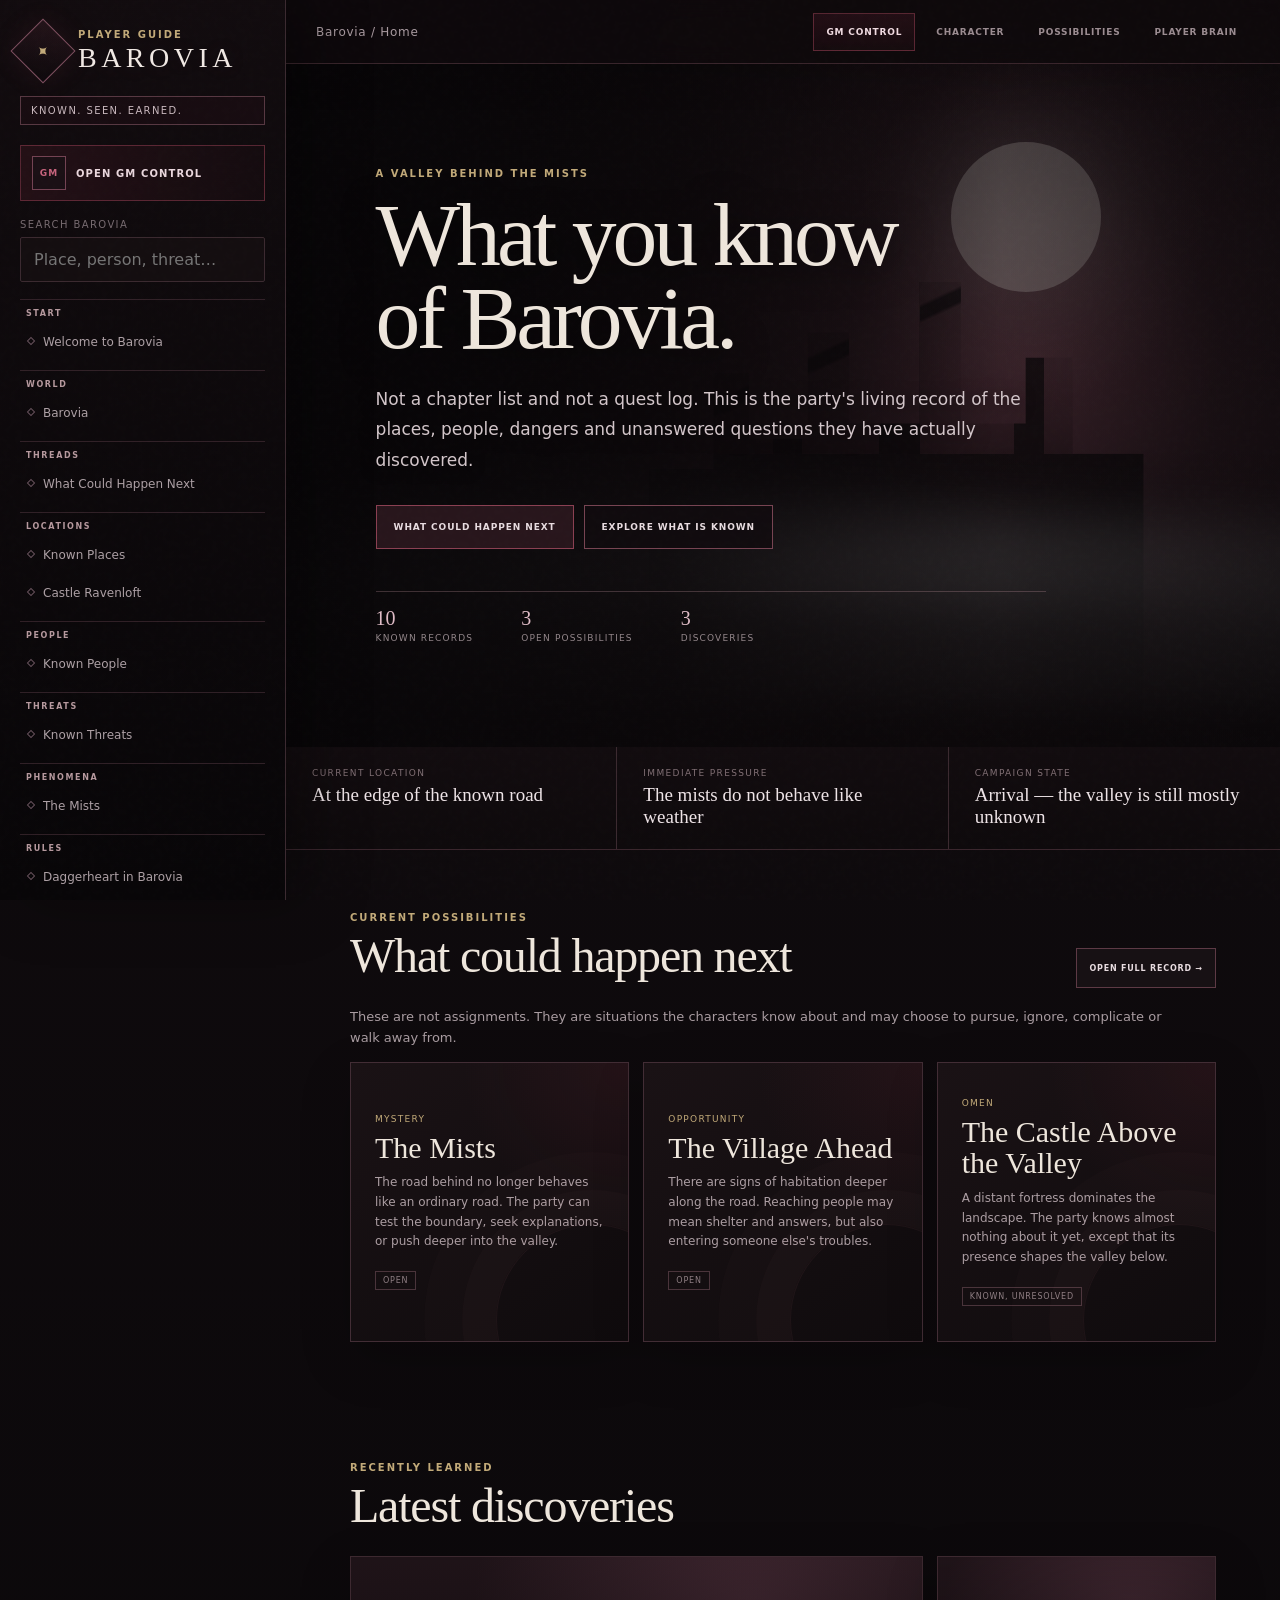
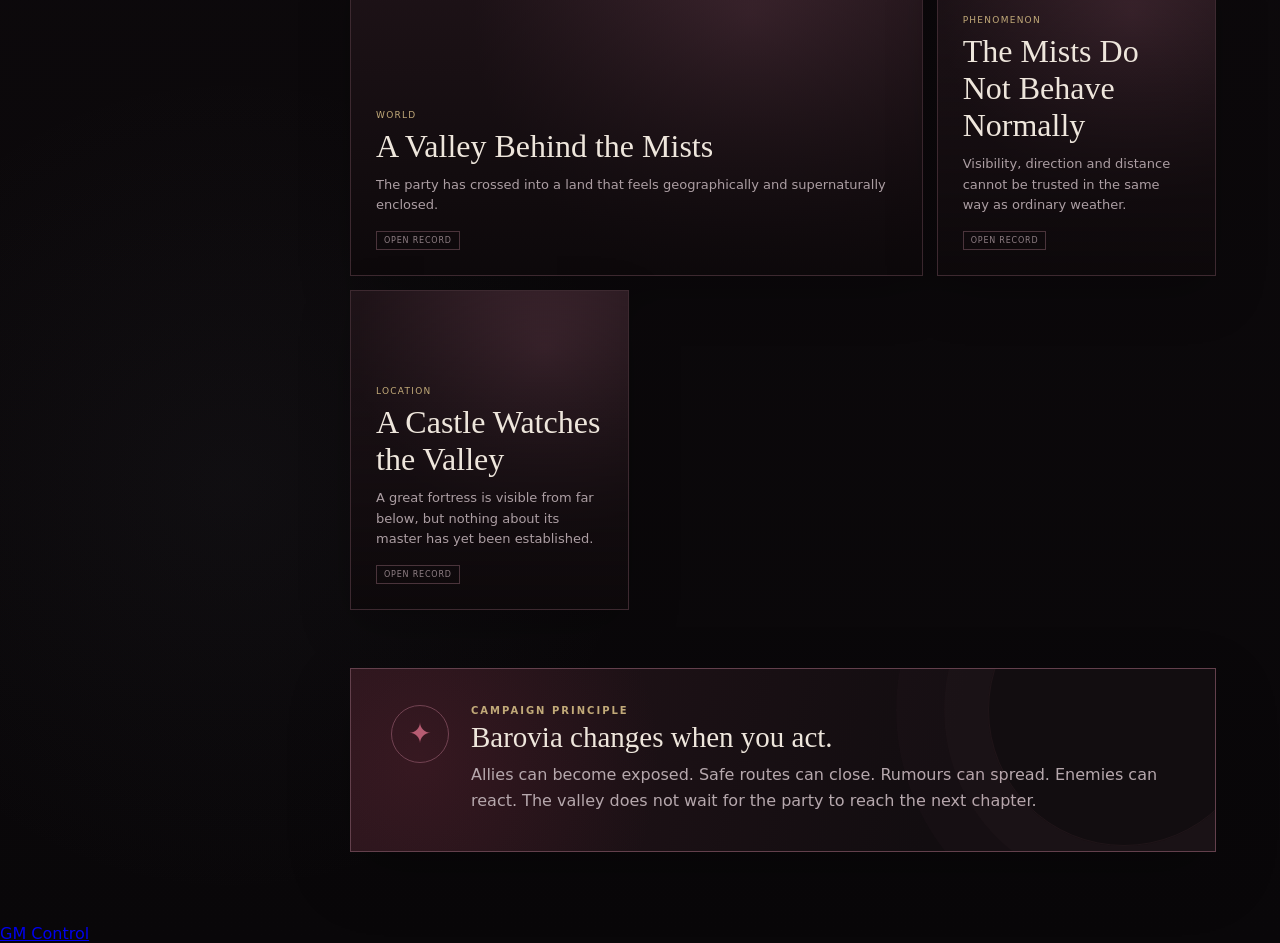
==== commit 0d53d1f0: "Add persistent GM switch and refresh player CSS" ====
--- a/index.html
+++ b/index.html
@@ -8,7 +8,7 @@
 <title>Barovia — Daggerheart Campaign Guide</title>
 <link rel="stylesheet" href="style.css?v=2">
 <link rel="stylesheet" href="character.css?v=2">
-<link rel="stylesheet" href="barovia-polish.css?v=1">
+<link rel="stylesheet" href="barovia-polish.css?v=2">
 </head>
 <body>
 <a class="skip" href="#main">Skip to campaign content</a>
@@ -149,5 +149,6 @@
 <script src="app.js?v=3"></script>
 <script src="gm-config.js?v=1"></script>
 <script src="gm-bridge.js?v=1"></script>
+<a class="site-switch-float site-switch-gm" href="gm.html">GM Control</a>
 </body>
 </html>
--- a/barovia-polish.css
+++ b/barovia-polish.css
@@ -246,4 +246,26 @@
 }
 @media(max-width:620px){
   .gm-switch{display:inline-flex}
+}
+.sidebar-gm-link{
+  display:grid;grid-template-columns:34px 1fr;align-items:center;gap:10px;
+  margin:0 0 18px;padding:10px 11px;
+  border:1px solid rgba(180,74,98,.42);
+  background:linear-gradient(90deg,rgba(142,47,69,.16),rgba(142,47,69,.04));
+  color:#ead7dd;text-decoration:none;
+}
+.sidebar-gm-link span{
+  display:grid;place-items:center;width:34px;height:34px;
+  border:1px solid #744353;background:#1b1015;
+  color:#c8647d;font-size:9px;font-weight:900;letter-spacing:.12em;
+}
+.sidebar-gm-link strong{
+  font-size:10px;text-transform:uppercase;letter-spacing:.11em;
+}
+.sidebar-gm-link:hover{
+  border-color:#b44a62;background:#2a151d;color:#fff;
+}
+@media(max-width:620px){
+  .top-actions{display:none}
+  .sidebar-gm-link{display:grid}
 }
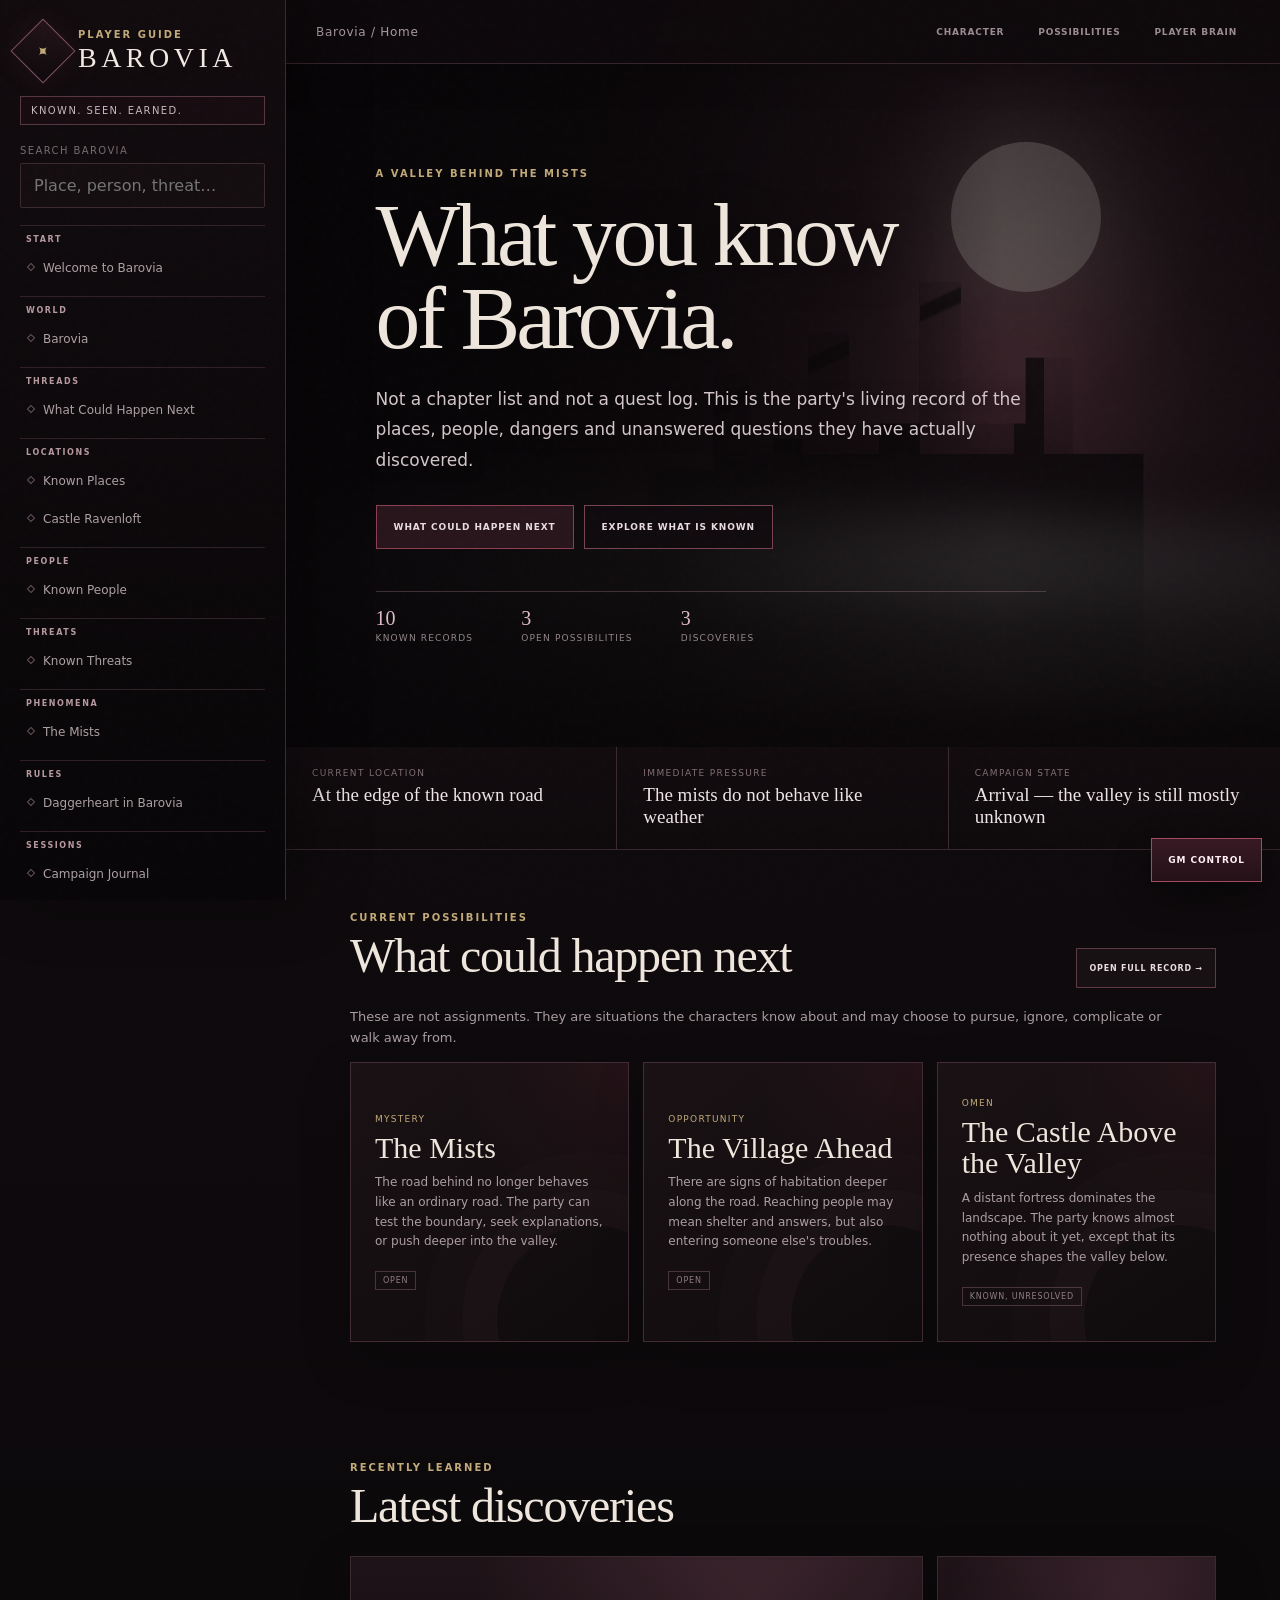
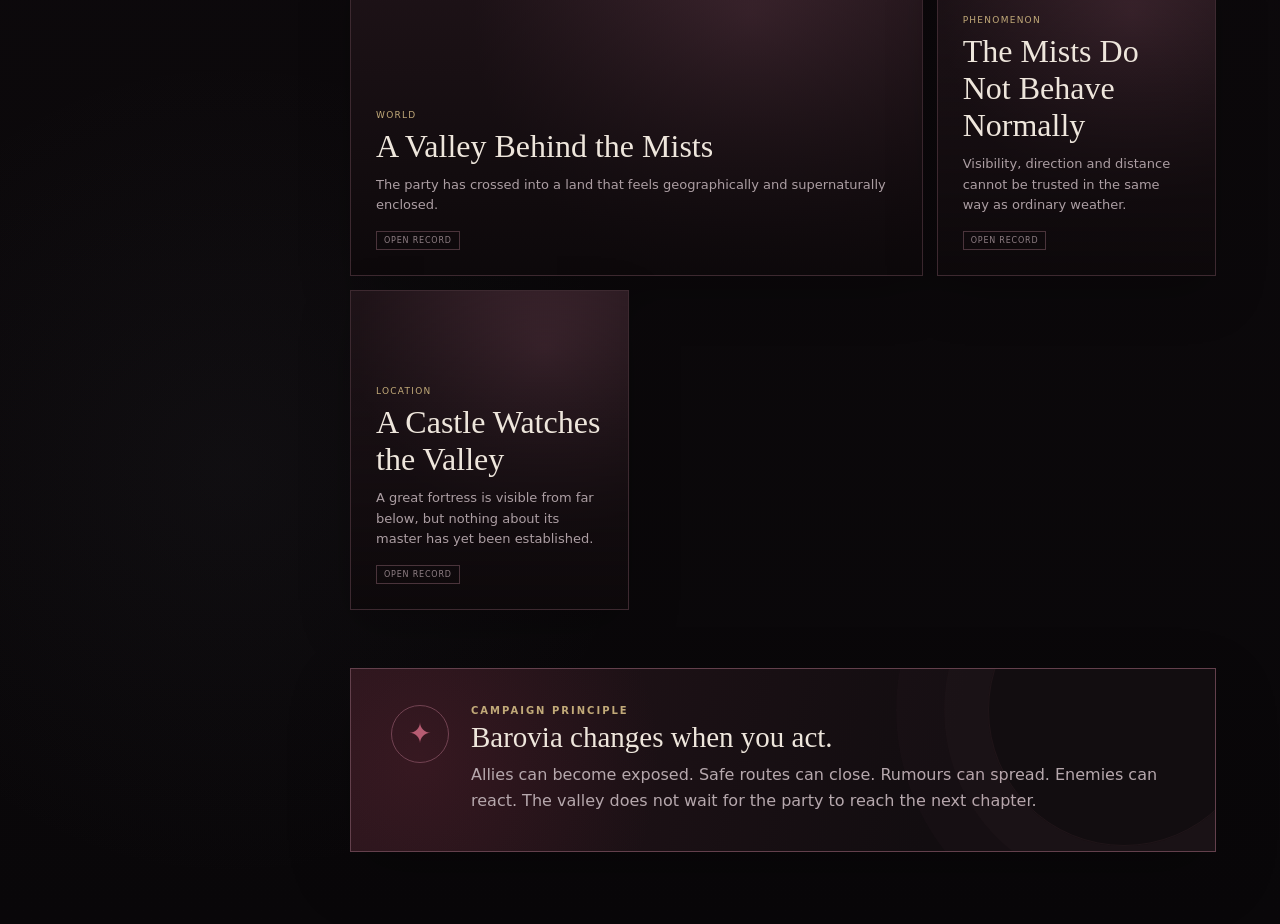
==== commit 6be1fc4b: "Remove duplicate GM navigation controls" ====
--- a/index.html
+++ b/index.html
@@ -20,10 +20,6 @@
     </button>
 
     <div class="safe-mark">Known. Seen. Earned.</div>
-    <a class="sidebar-gm-link" href="gm.html">
-      <span>GM</span>
-      <strong>Open GM Control</strong>
-    </a>
 
     <label class="search">
       <span>Search Barovia</span>
@@ -43,7 +39,6 @@
       <button id="menuBtn" class="menu" type="button" aria-label="Open navigation">☰</button>
       <div id="crumb">Barovia / Home</div>
       <div class="top-actions">
-        <a class="gm-switch" href="gm.html">GM Control</a>
         <button type="button" onclick="location.hash='#/character'">Character</button>
         <button type="button" onclick="location.hash='#/threads'">Possibilities</button>
         <button type="button" onclick="location.hash='#/brain'">Player Brain</button>
--- a/barovia-polish.css
+++ b/barovia-polish.css
@@ -268,4 +268,23 @@
 @media(max-width:620px){
   .top-actions{display:none}
   .sidebar-gm-link{display:grid}
+}
+.site-switch-float{
+  position:fixed;right:18px;bottom:18px;z-index:10020;
+  display:inline-flex;align-items:center;justify-content:center;
+  min-height:44px;padding:0 16px;
+  border:1px solid #a44b61;
+  background:linear-gradient(180deg,#381923,#241118);
+  color:#fff0f4;text-decoration:none;
+  text-transform:uppercase;letter-spacing:.1em;
+  font-size:9px;font-weight:900;
+  box-shadow:0 14px 35px rgba(0,0,0,.42);
+  backdrop-filter:blur(8px);
+}
+.site-switch-float:hover{
+  border-color:#d06a82;background:#4a1f2d;color:#fff;
+  transform:translateY(-2px);
+}
+@media(max-width:620px){
+  .site-switch-float{right:12px;bottom:12px;min-height:42px;padding:0 13px}
 }
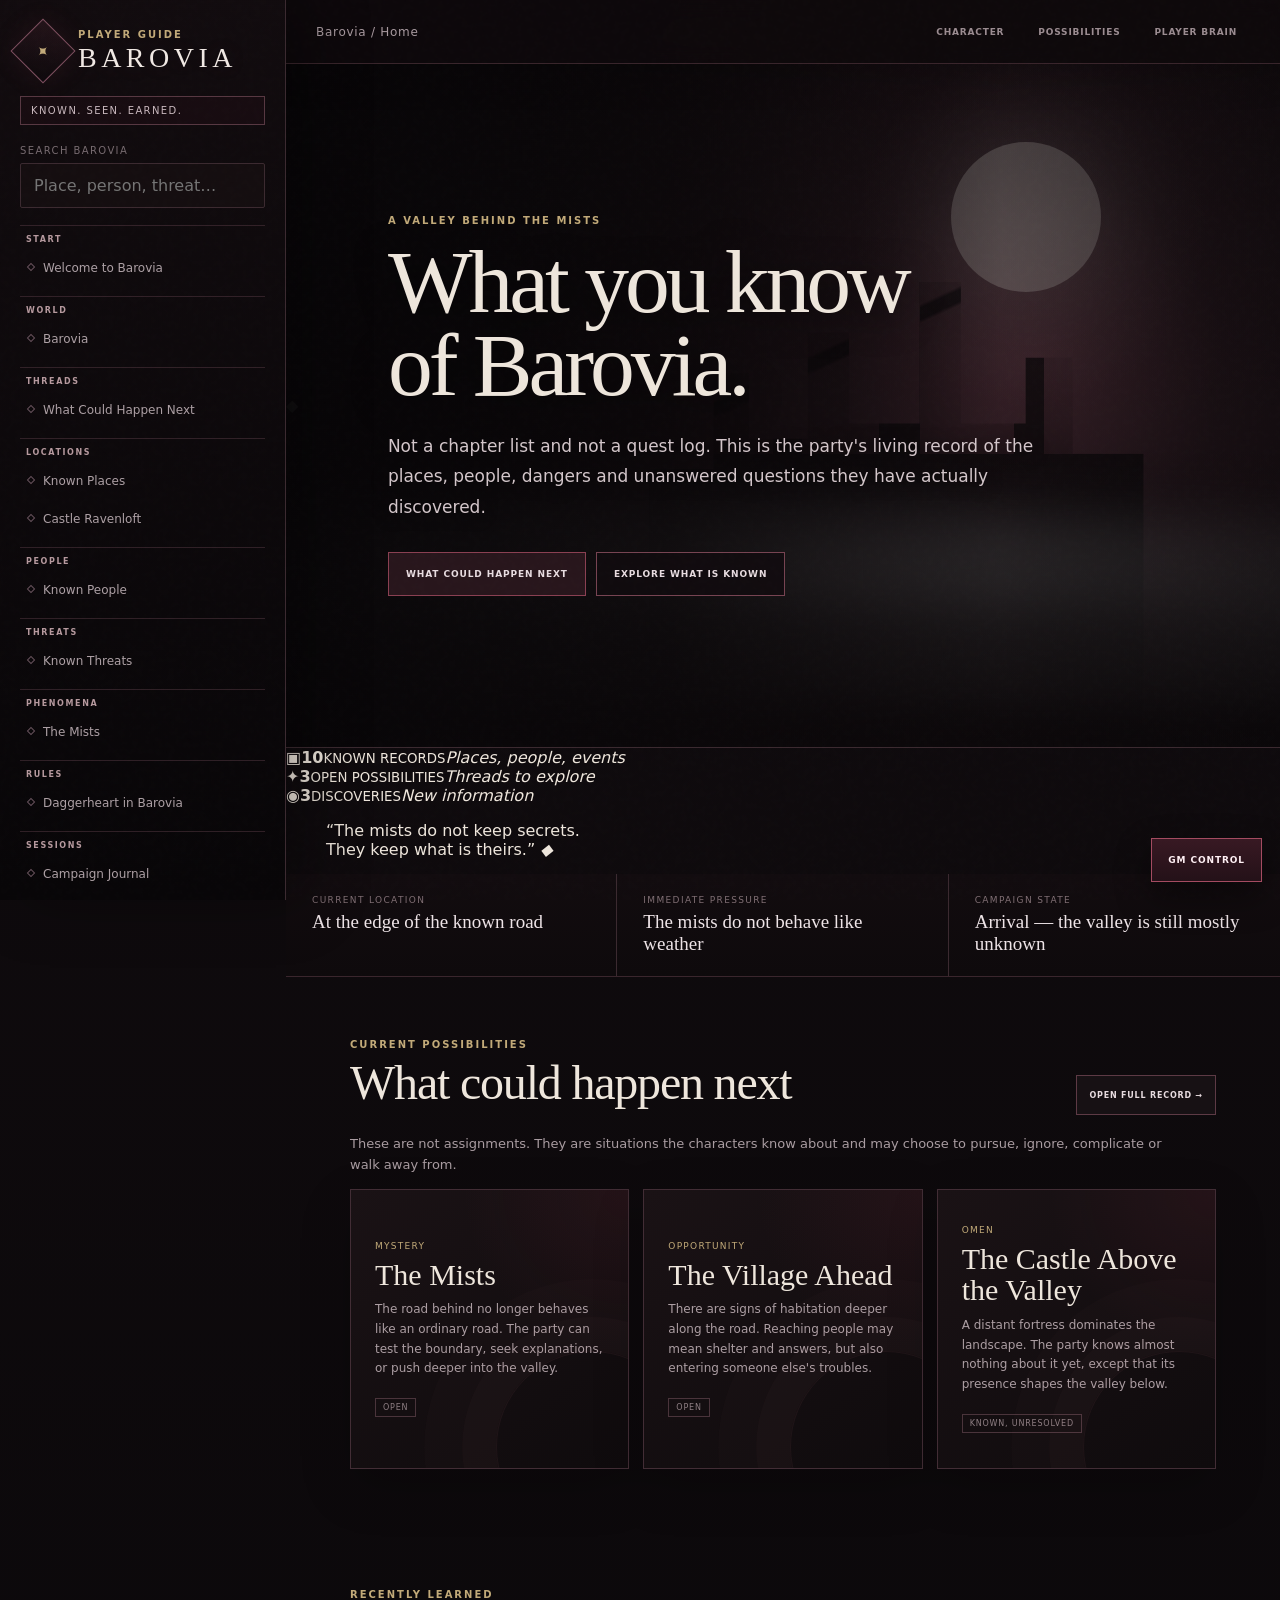
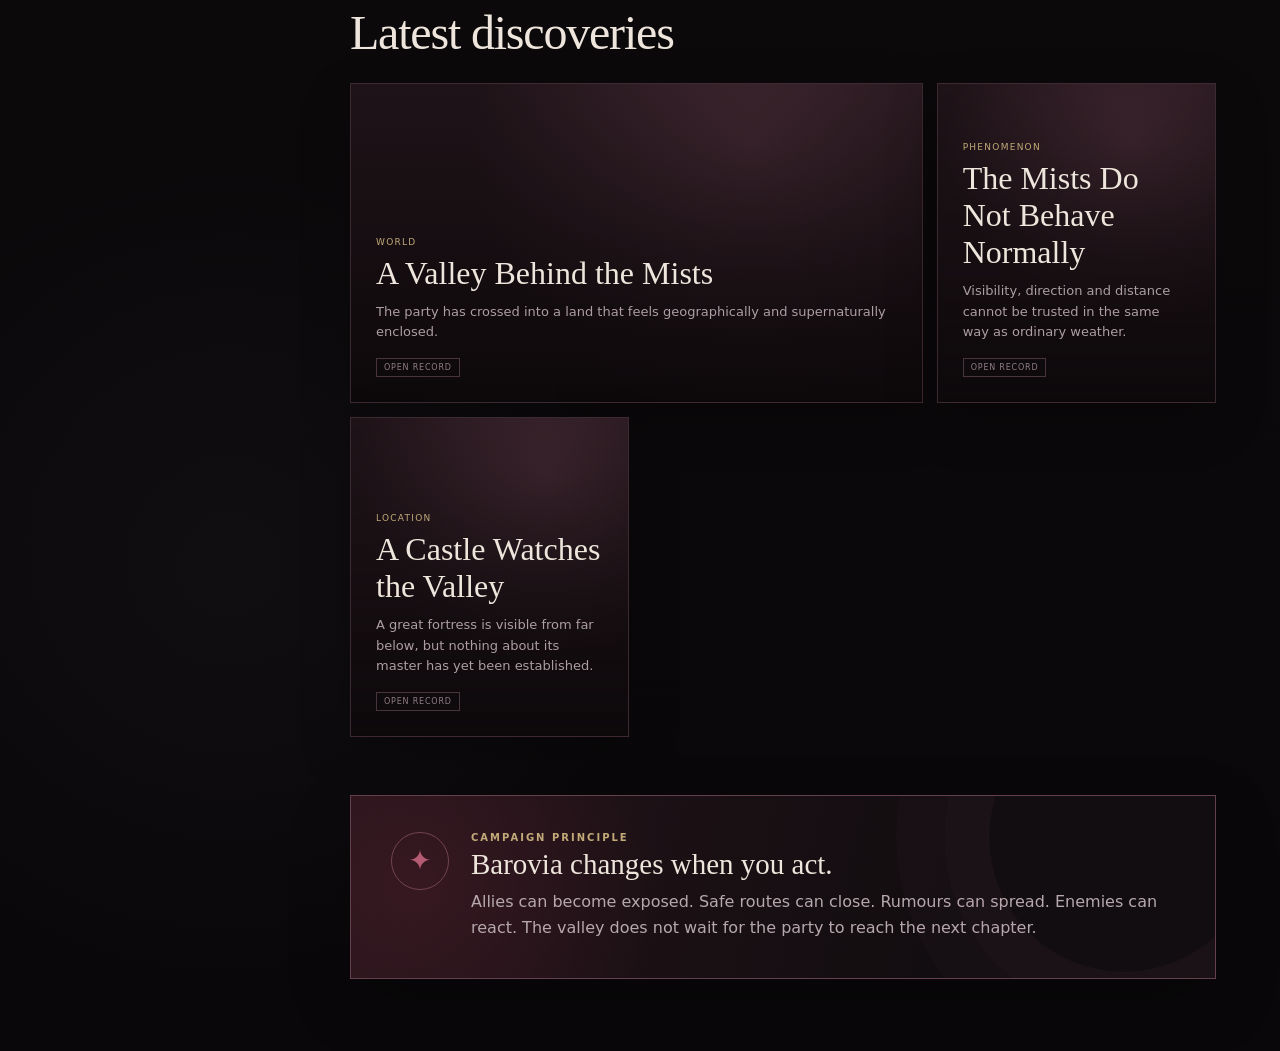
==== commit f11fc2f9: "Reshape Barovia homepage toward finished Gothic campaign dashboard" ====
--- a/index.html
+++ b/index.html
@@ -8,7 +8,7 @@
 <title>Barovia — Daggerheart Campaign Guide</title>
 <link rel="stylesheet" href="style.css?v=2">
 <link rel="stylesheet" href="character.css?v=2">
-<link rel="stylesheet" href="barovia-polish.css?v=2">
+<link rel="stylesheet" href="barovia-polish.css?v=4">
 </head>
 <body>
 <a class="skip" href="#main">Skip to campaign content</a>
@@ -47,6 +47,12 @@
 
     <section id="home">
       <section class="hero">
+        <div class="hero-art" aria-hidden="true">
+          <div class="hero-mountains"></div>
+          <div class="hero-castle"></div>
+          <div class="hero-village"></div>
+          <div class="hero-raven">◆</div>
+        </div>
         <div class="moon" aria-hidden="true"></div>
         <div class="mist mist-a" aria-hidden="true"></div>
         <div class="mist mist-b" aria-hidden="true"></div>
@@ -60,13 +66,19 @@
           <div class="hero-buttons">
             <button type="button" onclick="location.hash='#/threads'">What could happen next</button>
             <button type="button" onclick="location.hash='#/world'">Explore what is known</button>
-          </div>
-          <div class="hero-ledger" aria-label="Campaign ledger">
-            <span><strong id="knownRecordCount">0</strong> known records</span>
-            <span><strong id="knownThreadCount">0</strong> open possibilities</span>
-            <span><strong id="knownDiscoveryCount">0</strong> discoveries</span>
-          </div>
+          </div>        </div>
+      </section>
+
+      <section class="campaign-ledger" aria-label="Campaign overview">
+        <div class="ledger-stats">
+          <div><span class="ledger-icon">▣</span><strong id="knownRecordCount">0</strong><small>KNOWN RECORDS</small><em>Places, people, events</em></div>
+          <div><span class="ledger-icon">✦</span><strong id="knownThreadCount">0</strong><small>OPEN POSSIBILITIES</small><em>Threads to explore</em></div>
+          <div><span class="ledger-icon">◉</span><strong id="knownDiscoveryCount">0</strong><small>DISCOVERIES</small><em>New information</em></div>
         </div>
+        <blockquote class="mist-quote">
+          <span>“The mists do not keep secrets.<br>They keep what is theirs.”</span>
+          <i aria-hidden="true">◆</i>
+        </blockquote>
       </section>
 
       <section class="state-strip" aria-label="Current campaign state">
--- a/barovia-polish.css
+++ b/barovia-polish.css
@@ -229,46 +229,6 @@
   .field-note{margin:0 16px 48px;padding:28px 24px}
 }
 
-.gm-switch{
-  display:inline-flex;align-items:center;justify-content:center;
-  min-height:38px;padding:0 12px;
-  border:1px solid rgba(180,74,98,.42);
-  background:linear-gradient(180deg,rgba(142,47,69,.16),rgba(142,47,69,.06));
-  color:#f0dbe1;text-decoration:none;
-  text-transform:uppercase;letter-spacing:.09em;
-  font-size:9px;font-weight:800;
-}
-.gm-switch:hover{
-  border-color:#b44a62;
-  background:#2f1720;
-  color:#fff1f5;
-  transform:translateY(-1px);
-}
-@media(max-width:620px){
-  .gm-switch{display:inline-flex}
-}
-.sidebar-gm-link{
-  display:grid;grid-template-columns:34px 1fr;align-items:center;gap:10px;
-  margin:0 0 18px;padding:10px 11px;
-  border:1px solid rgba(180,74,98,.42);
-  background:linear-gradient(90deg,rgba(142,47,69,.16),rgba(142,47,69,.04));
-  color:#ead7dd;text-decoration:none;
-}
-.sidebar-gm-link span{
-  display:grid;place-items:center;width:34px;height:34px;
-  border:1px solid #744353;background:#1b1015;
-  color:#c8647d;font-size:9px;font-weight:900;letter-spacing:.12em;
-}
-.sidebar-gm-link strong{
-  font-size:10px;text-transform:uppercase;letter-spacing:.11em;
-}
-.sidebar-gm-link:hover{
-  border-color:#b44a62;background:#2a151d;color:#fff;
-}
-@media(max-width:620px){
-  .top-actions{display:none}
-  .sidebar-gm-link{display:grid}
-}
 .site-switch-float{
   position:fixed;right:18px;bottom:18px;z-index:10020;
   display:inline-flex;align-items:center;justify-content:center;
@@ -287,4 +247,6 @@
 }
 @media(max-width:620px){
   .site-switch-float{right:12px;bottom:12px;min-height:42px;padding:0 13px}
-}+}
+/* v3: single GM switch source of truth */
+.gm-switch,.sidebar-gm-link{display:none!important}
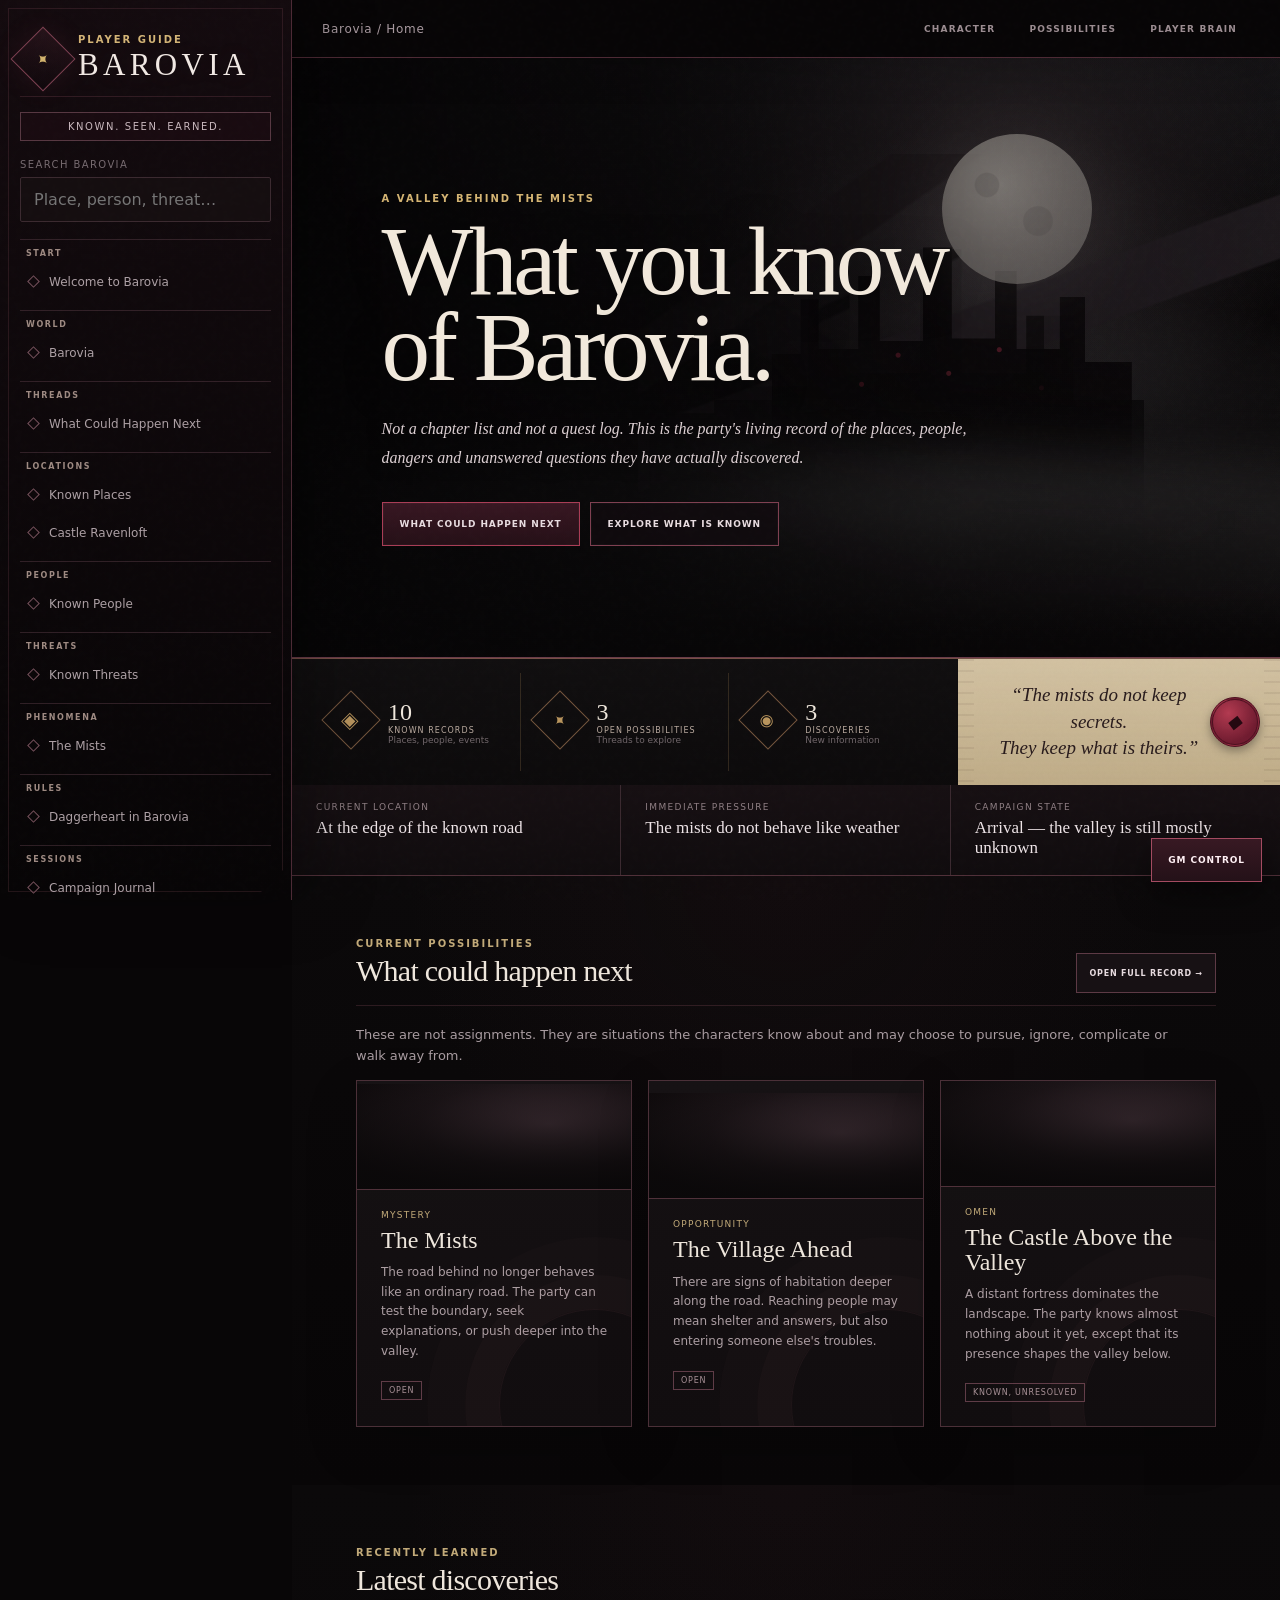
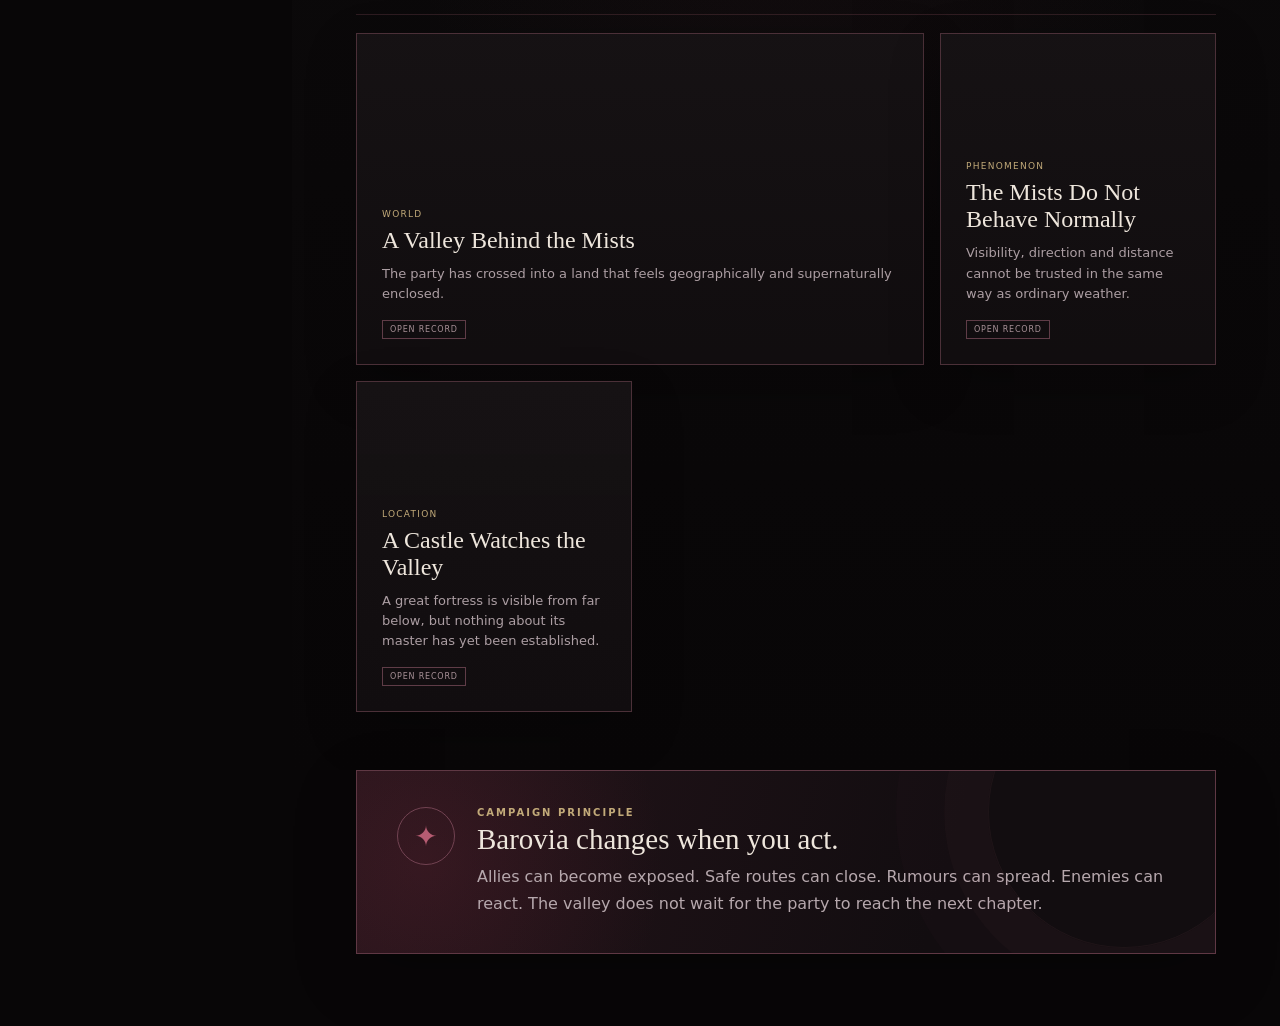
==== commit fcc62c18: "Prevent stale Barovia homepage cache" ====
--- a/index.html
+++ b/index.html
@@ -3,6 +3,9 @@
 <head>
 <meta charset="utf-8">
 <meta name="viewport" content="width=device-width,initial-scale=1">
+<meta http-equiv="Cache-Control" content="no-cache, no-store, must-revalidate">
+<meta http-equiv="Pragma" content="no-cache">
+<meta http-equiv="Expires" content="0">
 <meta name="theme-color" content="#120d0f">
 <meta name="description" content="A spoiler-conscious Daggerheart player guide for a campaign set in Barovia.">
 <title>Barovia — Daggerheart Campaign Guide</title>
@@ -10,7 +13,7 @@
 <link rel="stylesheet" href="character.css?v=2">
 <link rel="stylesheet" href="barovia-polish.css?v=4">
 </head>
-<body>
+<body data-build="barovia-v4">
 <a class="skip" href="#main">Skip to campaign content</a>
 <div class="shell">
   <aside class="sidebar" id="sidebar" aria-label="Barovia navigation">
--- a/barovia-polish.css
+++ b/barovia-polish.css
@@ -250,3 +250,243 @@
 }
 /* v3: single GM switch source of truth */
 .gm-switch,.sidebar-gm-link{display:none!important}
+
+/* v4 — finished Barovian campaign presentation */
+:root{
+  --barovia-ivory:#f2e9dc;
+  --barovia-parchment:#d8c6a4;
+  --barovia-red:#a52f49;
+  --barovia-rust:#713041;
+  --barovia-brass:#aa8b58;
+  --barovia-iron:#2a2024;
+}
+body{background:#080607}
+.shell{grid-template-columns:292px minmax(0,1fr)}
+.sidebar{
+  border-right:1px solid #4c2a35;
+  background:
+    linear-gradient(180deg,rgba(20,11,15,.99),rgba(7,5,6,.995)),
+    repeating-linear-gradient(135deg,rgba(255,255,255,.012) 0 1px,transparent 1px 7px);
+}
+.sidebar:before{
+  content:"";position:absolute;inset:8px;pointer-events:none;border:1px solid rgba(151,87,103,.2);
+  clip-path:polygon(0 0,100% 0,100% calc(100% - 22px),calc(100% - 22px) 100%,0 100%);
+}
+.brand{position:relative;padding:6px 0 13px;border-bottom:1px solid rgba(160,93,109,.22)}
+.brand small{color:#d4b577}
+.brand strong{font-size:31px;letter-spacing:.14em}
+.sigil{border-color:#7e4052;color:#d3b46e}
+.safe-mark{margin:15px 0 18px;text-align:center;letter-spacing:.16em}
+.search{position:relative;z-index:1}
+.nav-group h3{color:#9f8b83}
+.nav-link{padding-left:29px}
+.nav-link:before{
+  width:7px;height:7px;left:9px;top:14px;
+  border-color:#76515c;background:transparent;
+}
+.nav-link.active,.nav-link:hover{
+  background:linear-gradient(90deg,rgba(128,35,56,.18),rgba(128,35,56,.03));
+  box-shadow:inset 2px 0 0 #a73c57;
+}
+.topbar{
+  height:58px;background:rgba(8,6,7,.94);
+  border-bottom:1px solid #4d2a35;
+}
+.top-actions button{letter-spacing:.13em}
+
+.hero{
+  min-height:600px;
+  border-bottom:1px solid #6a3b49;
+  background:
+    linear-gradient(180deg,rgba(9,7,8,.05),rgba(9,7,8,.12) 42%,#090708 100%),
+    radial-gradient(circle at 72% 26%,rgba(140,104,110,.2),transparent 18rem),
+    linear-gradient(135deg,#1b1518,#0b090a 72%);
+}
+.hero-art{position:absolute;inset:0;overflow:hidden;z-index:-2}
+.hero-art:before{
+  content:"";position:absolute;inset:0;
+  background:
+    linear-gradient(180deg,rgba(64,66,76,.26),transparent 42%),
+    radial-gradient(ellipse at 70% 38%,rgba(129,134,146,.2),transparent 30%),
+    radial-gradient(ellipse at 84% 58%,rgba(173,177,184,.14),transparent 22%);
+  filter:saturate(.65);
+}
+.hero-mountains{
+  position:absolute;left:35%;right:0;bottom:26%;height:58%;
+  background:
+    linear-gradient(145deg,transparent 0 22%,#201a1d 22.5% 30%,transparent 30.5%),
+    linear-gradient(35deg,transparent 0 29%,#171316 29.5% 37%,transparent 37.5%),
+    linear-gradient(160deg,transparent 0 47%,#272126 47.5% 58%,transparent 58.5%);
+  opacity:.9;
+}
+.hero-castle{
+  position:absolute;right:15%;bottom:28%;width:360px;height:260px;
+  background:
+    linear-gradient(90deg,
+      transparent 0 6%,#0c090b 6% 18%,transparent 18% 23%,
+      #0c090b 23% 35%,transparent 35% 42%,
+      #0c090b 42% 56%,transparent 56% 61%,
+      #0c090b 61% 74%,transparent 74% 80%,
+      #0c090b 80% 92%,transparent 92%),
+    linear-gradient(180deg,transparent 0 36%,#0c090b 36% 100%);
+  clip-path:polygon(0 100%,0 48%,8% 48%,8% 27%,13% 27%,13% 46%,24% 46%,24% 18%,30% 18%,30% 43%,42% 43%,42% 7%,50% 7%,50% 42%,62% 42%,62% 16%,68% 16%,68% 46%,80% 46%,80% 26%,87% 26%,87% 51%,100% 51%,100% 100%);
+  filter:drop-shadow(0 10px 22px rgba(0,0,0,.7));
+}
+.hero-castle:after{
+  content:"";position:absolute;inset:22% 11% 8%;
+  background:
+    radial-gradient(circle at 18% 54%,#9d283f 0 2px,transparent 3px),
+    radial-gradient(circle at 31% 38%,#8d263b 0 2px,transparent 3px),
+    radial-gradient(circle at 49% 48%,#a13347 0 2px,transparent 3px),
+    radial-gradient(circle at 67% 35%,#972b41 0 2px,transparent 3px),
+    radial-gradient(circle at 82% 56%,#8f263c 0 2px,transparent 3px);
+  opacity:.65;
+}
+.hero-village{
+  position:absolute;right:6%;left:42%;bottom:8%;height:24%;
+  background:
+    linear-gradient(155deg,transparent 0 38%,#0d0b0c 38.5% 45%,transparent 45.5%) 0 100%/18% 100% repeat-x,
+    linear-gradient(180deg,transparent 0 47%,#0b090a 48% 100%);
+  opacity:.92;
+}
+.hero-raven{
+  position:absolute;right:4%;bottom:20%;color:#020202;font-size:32px;
+  transform:rotate(45deg);text-shadow:0 8px 20px #000;
+}
+.hero:after{
+  background:
+    linear-gradient(90deg,rgba(6,5,6,.98) 0%,rgba(7,6,7,.84) 35%,rgba(7,6,7,.20) 67%,rgba(7,6,7,.06) 100%),
+    linear-gradient(0deg,#080607 0%,rgba(8,6,7,.22) 50%,rgba(8,6,7,.16) 100%);
+}
+.moon{
+  right:19%;top:76px;width:150px;height:150px;opacity:.7;
+  background:radial-gradient(circle at 38% 34%,#e6e0d6,#b8b1aa 48%,#8d8885 100%);
+  box-shadow:0 0 85px rgba(225,215,208,.24);
+}
+.moon:after{
+  content:"";position:absolute;inset:0;border-radius:50%;
+  background:
+    radial-gradient(circle at 30% 34%,rgba(80,75,75,.16) 0 8%,transparent 9%),
+    radial-gradient(circle at 64% 58%,rgba(70,66,67,.13) 0 11%,transparent 12%);
+}
+.hero-copy{
+  padding:78px clamp(34px,7vw,102px) 54px;
+  max-width:790px;
+}
+.hero h1{
+  color:var(--barovia-ivory);
+  font-size:clamp(62px,7.6vw,102px);
+  line-height:.88;
+  letter-spacing:-.045em;
+  max-width:720px;
+}
+.hero p{max-width:610px;font-family:Georgia,serif;font-style:italic;font-size:16px;color:#ddd0d3}
+.hero .eyebrow{color:#d6b674}
+.hero-buttons button{
+  border-color:#7f4051;
+  box-shadow:inset 0 0 0 1px rgba(255,255,255,.02);
+}
+.hero-buttons button:first-child{
+  background:linear-gradient(180deg,#381722,#251017);
+  border-color:#aa3d56;
+}
+
+.campaign-ledger{
+  display:grid;grid-template-columns:minmax(0,1.55fr) minmax(320px,.75fr);
+  border-top:1px solid #765045;border-bottom:1px solid #5b3933;
+  background:
+    linear-gradient(90deg,#0e0c0c 0 68%,#cbb691 68% 100%);
+  box-shadow:0 16px 40px rgba(0,0,0,.24);
+}
+.ledger-stats{
+  display:grid;grid-template-columns:repeat(3,1fr);
+  min-height:126px;padding:14px 20px;
+  background:
+    linear-gradient(180deg,rgba(255,255,255,.015),rgba(0,0,0,.05)),
+    #0d0b0c;
+}
+.ledger-stats>div{
+  position:relative;display:grid;grid-template-columns:48px auto;grid-template-rows:auto auto auto;
+  align-content:center;column-gap:10px;padding:12px 18px;
+  border-right:1px solid rgba(168,135,85,.23);
+}
+.ledger-stats>div:last-child{border-right:0}
+.ledger-icon{
+  grid-row:1/4;display:grid;place-items:center;width:42px;height:42px;
+  border:1px solid #74563e;transform:rotate(45deg);color:#ba965e;
+}
+.ledger-stats strong{font:24px Georgia,serif;color:#efe7dc}
+.ledger-stats small{font-size:8px;letter-spacing:.13em;color:#baaa9f}
+.ledger-stats em{font-style:normal;font-size:9px;color:#70666a}
+.mist-quote{
+  position:relative;margin:0;display:grid;place-items:center;padding:20px 68px 20px 28px;
+  color:#281b1c;background:
+    linear-gradient(180deg,rgba(255,255,255,.17),rgba(0,0,0,.05)),
+    #c9b58f;
+  font:italic 19px/1.4 Georgia,serif;text-align:center;
+}
+.mist-quote:before,.mist-quote:after{
+  content:"";position:absolute;top:0;bottom:0;width:16px;
+  background:repeating-linear-gradient(180deg,rgba(60,37,31,.25) 0 2px,transparent 2px 11px);
+  opacity:.3;
+}
+.mist-quote:before{left:0}.mist-quote:after{right:0}
+.mist-quote i{
+  position:absolute;right:20px;width:50px;height:50px;border-radius:50%;
+  display:grid;place-items:center;background:radial-gradient(circle at 35% 30%,#b33a50,#701c30 70%);
+  color:#250911;border:3px double #4c1020;
+  box-shadow:0 4px 10px rgba(0,0,0,.35);
+}
+.state-strip{
+  grid-template-columns:repeat(3,1fr);
+  border-top:0;border-bottom:1px solid #503039;
+}
+.state-strip div{
+  min-height:76px;padding:17px 24px;
+  background:linear-gradient(180deg,#171013,#100c0e);
+}
+.state-strip small{color:#8f7f84}
+.state-strip strong{font-size:17px}
+
+.section{
+  background:
+    radial-gradient(circle at 50% 0,rgba(105,49,64,.08),transparent 24rem),
+    linear-gradient(180deg,#0b090a,#080607);
+}
+.section-head{border-bottom:1px solid rgba(160,93,109,.23);padding-bottom:12px}
+.section-head h2{font-size:30px}
+#threadGrid,#discoveryGrid{gap:16px}
+#threadGrid .card,#discoveryGrid .card{
+  border-color:#4b3038;
+  background:
+    linear-gradient(180deg,rgba(255,255,255,.016),rgba(0,0,0,.08)),
+    #120e10;
+}
+#threadGrid .card:before,#discoveryGrid .card:before{
+  content:"";display:block;height:105px;margin:-24px -24px 20px;
+  border-bottom:1px solid #50313a;
+  background:
+    linear-gradient(180deg,rgba(25,16,20,.15),rgba(10,8,9,.87)),
+    radial-gradient(ellipse at 70% 38%,#44333a 0,#1c1518 48%,#0d0a0b 82%);
+}
+#discoveryGrid .card:before{
+  background:
+    linear-gradient(180deg,rgba(53,30,24,.06),rgba(12,9,9,.78)),
+    radial-gradient(circle at 72% 22%,#6c4d30 0,#2b1c18 36%,#100d0c 72%);
+}
+#threadGrid .card h3,#discoveryGrid .card h3{font-size:24px}
+.card .tag{border-color:#5f3c47;color:#a89197}
+.field-note{border-color:#5f3844}
+.article{max-width:1220px}
+
+@media(max-width:1050px){
+  .campaign-ledger{grid-template-columns:1fr}
+  .mist-quote{min-height:110px}
+}
+@media(max-width:780px){
+  .ledger-stats{grid-template-columns:1fr}
+  .ledger-stats>div{border-right:0;border-bottom:1px solid rgba(168,135,85,.18)}
+  .campaign-ledger{display:block}
+  .hero-castle{right:-6%;transform:scale(.82);transform-origin:bottom right}
+  .hero-village{left:24%}
+}
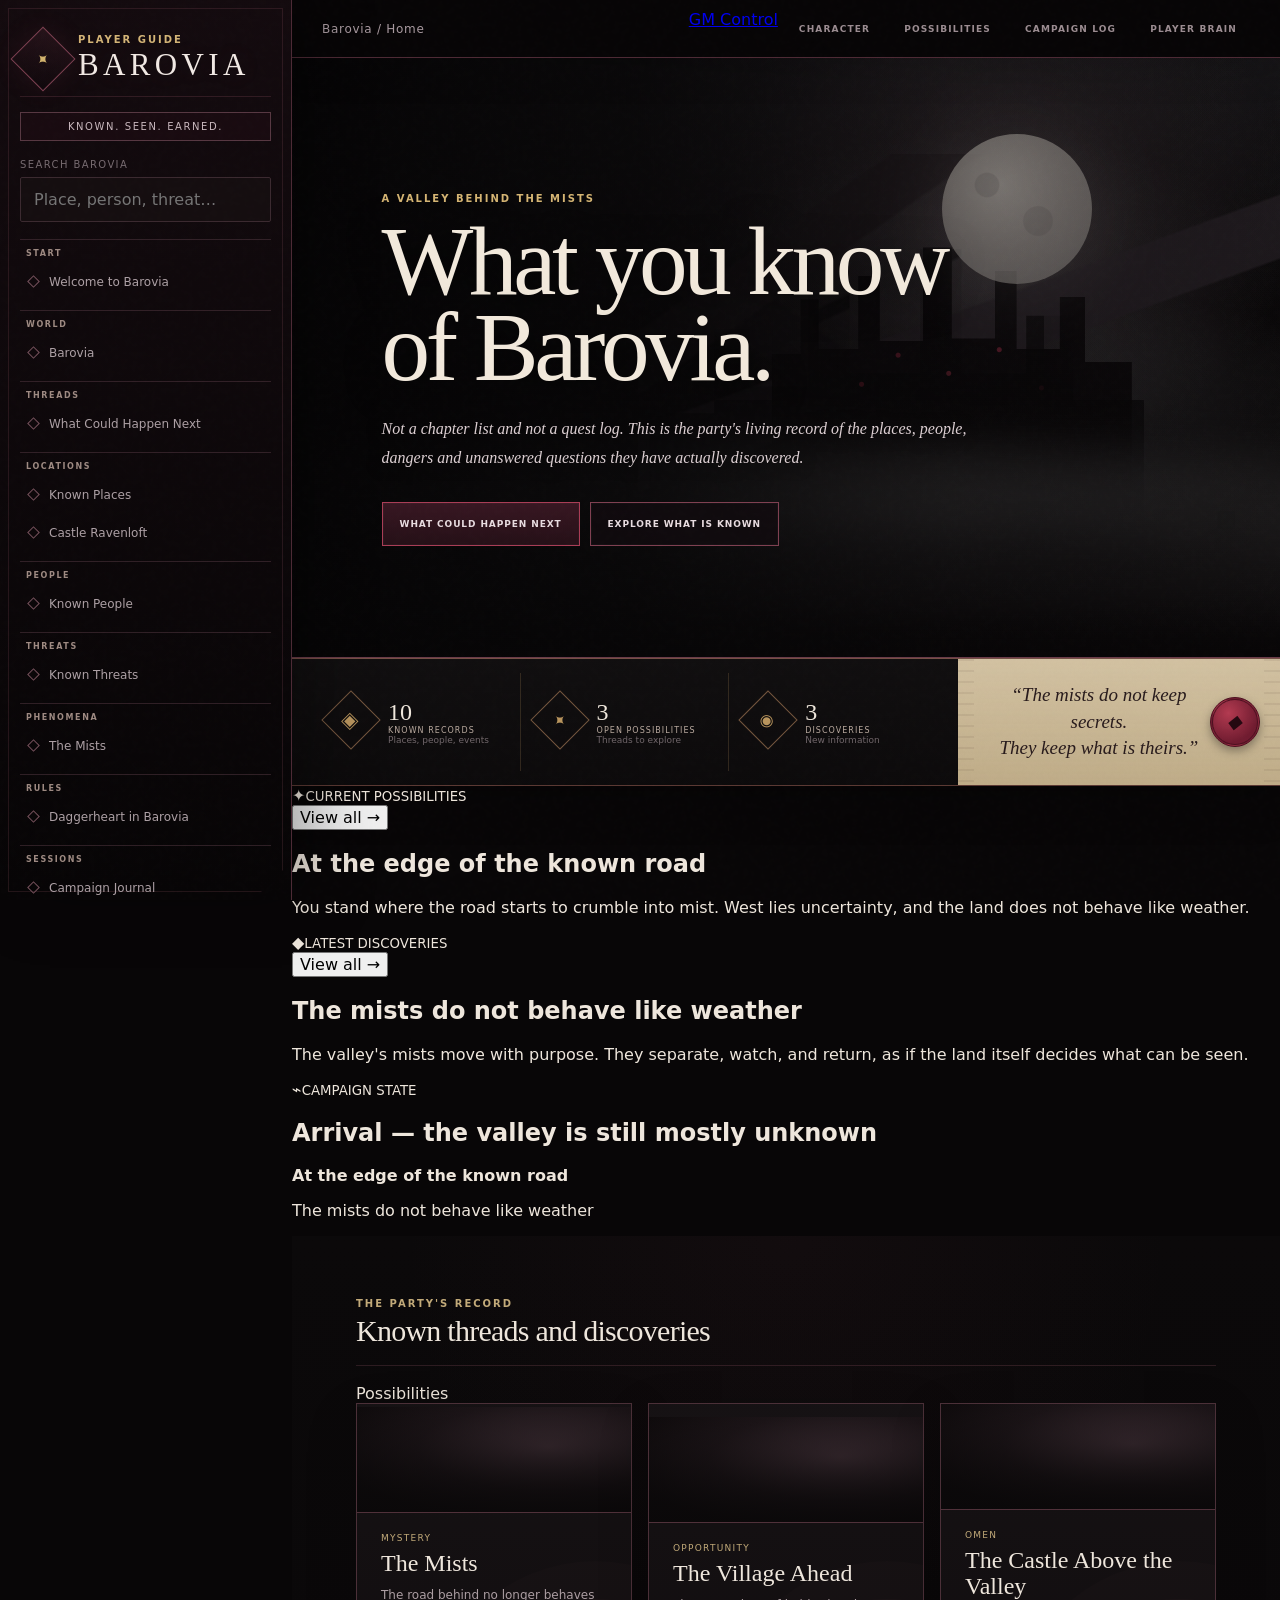
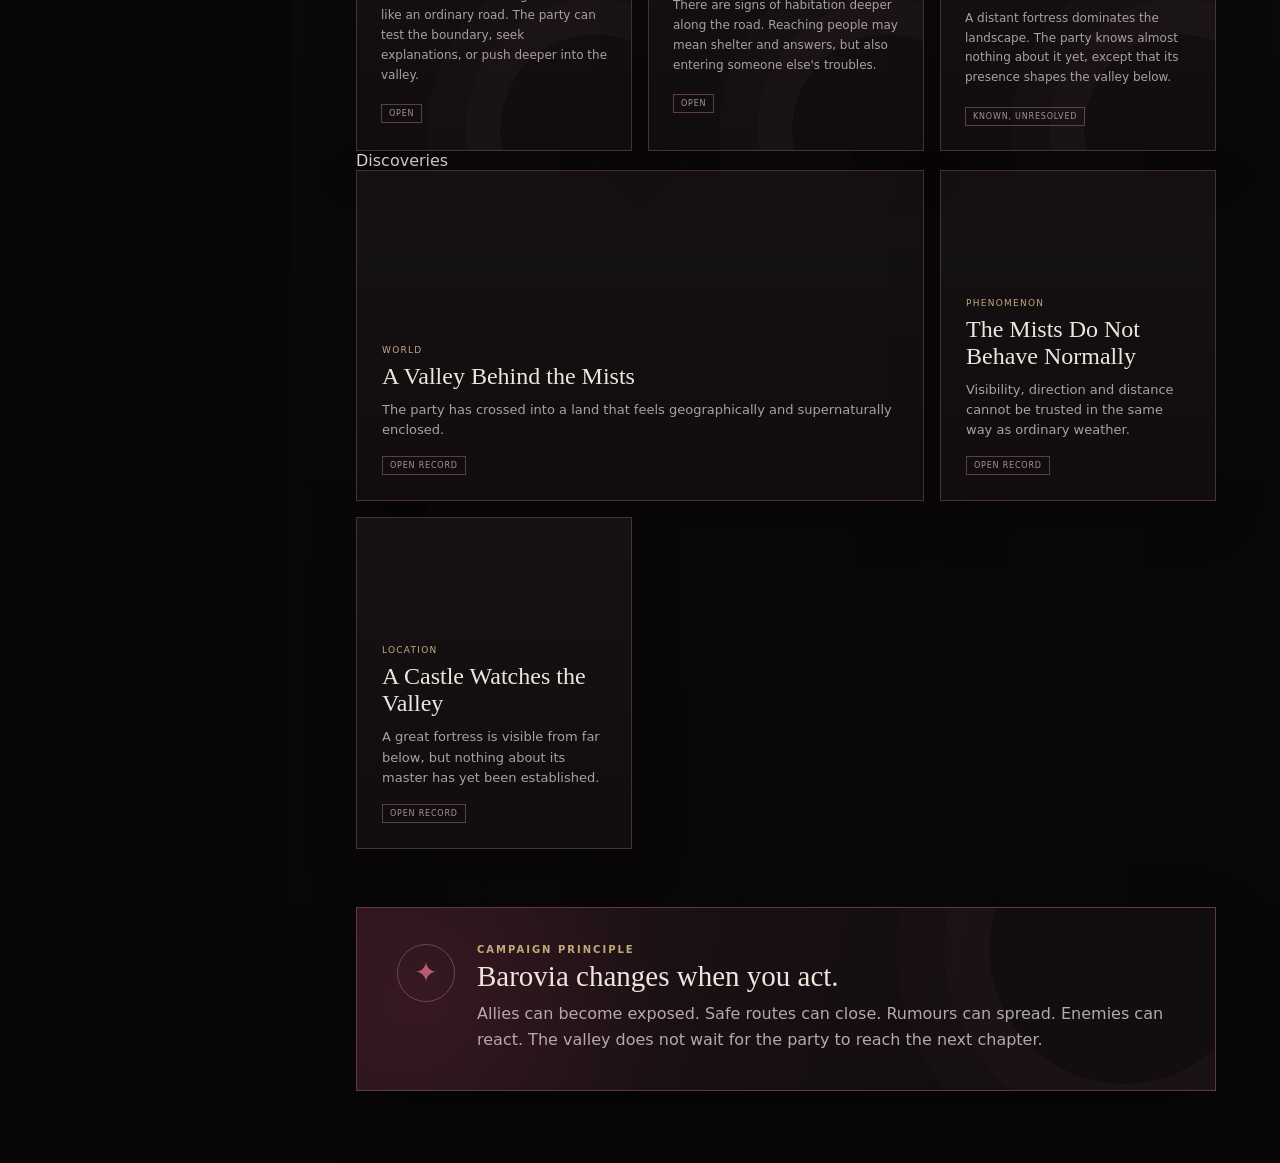
==== commit 749a3f66: "Rebuild player homepage to match approved Barovia mockup" ====
--- a/index.html
+++ b/index.html
@@ -11,9 +11,9 @@
 <title>Barovia — Daggerheart Campaign Guide</title>
 <link rel="stylesheet" href="style.css?v=2">
 <link rel="stylesheet" href="character.css?v=2">
-<link rel="stylesheet" href="barovia-polish.css?v=4">
+<link rel="stylesheet" href="barovia-polish.css?v=5">
 </head>
-<body data-build="barovia-v4">
+<body data-build="barovia-v5">
 <a class="skip" href="#main">Skip to campaign content</a>
 <div class="shell">
   <aside class="sidebar" id="sidebar" aria-label="Barovia navigation">
@@ -42,8 +42,10 @@
       <button id="menuBtn" class="menu" type="button" aria-label="Open navigation">☰</button>
       <div id="crumb">Barovia / Home</div>
       <div class="top-actions">
+        <a class="top-gm-link" href="gm.html">GM Control</a>
         <button type="button" onclick="location.hash='#/character'">Character</button>
         <button type="button" onclick="location.hash='#/threads'">Possibilities</button>
+        <button type="button" onclick="location.hash='#/record/Campaign%20Journal'">Campaign Log</button>
         <button type="button" onclick="location.hash='#/brain'">Player Brain</button>
       </div>
     </header>
@@ -84,35 +86,61 @@
         </blockquote>
       </section>
 
-      <section class="state-strip" aria-label="Current campaign state">
-        <div><small>CURRENT LOCATION</small><strong id="currentLocation"></strong></div>
-        <div><small>IMMEDIATE PRESSURE</small><strong id="currentPressure"></strong></div>
-        <div><small>CAMPAIGN STATE</small><strong id="campaignState"></strong></div>
+      <section class="home-dashboard">
+        <article class="home-panel home-panel-threads">
+          <header>
+            <div><span class="panel-symbol">✦</span><small>CURRENT POSSIBILITIES</small></div>
+            <button type="button" onclick="location.hash='#/threads'">View all →</button>
+          </header>
+          <div class="panel-art panel-art-road" aria-hidden="true"></div>
+          <div class="panel-copy">
+            <h2 id="featuredThreadTitle">At the edge of the known road</h2>
+            <p id="featuredThreadText">You stand where the road starts to crumble into mist. West lies uncertainty, and the land does not behave like weather.</p>
+          </div>
+        </article>
+
+        <article class="home-panel home-panel-discovery">
+          <header>
+            <div><span class="panel-symbol">◆</span><small>LATEST DISCOVERIES</small></div>
+            <button type="button" onclick="location.hash='#/record/The%20Mists'">View all →</button>
+          </header>
+          <div class="panel-art panel-art-letter" aria-hidden="true"></div>
+          <div class="panel-copy">
+            <h2 id="featuredDiscoveryTitle">The mists do not behave like weather</h2>
+            <p id="featuredDiscoveryText">The valley's mists move with purpose. They separate, watch, and return, as if the land itself decides what can be seen.</p>
+          </div>
+        </article>
+
+        <article class="home-panel home-panel-state">
+          <header>
+            <div><span class="panel-symbol">⌁</span><small>CAMPAIGN STATE</small></div>
+          </header>
+          <div class="panel-art panel-art-state" aria-hidden="true"></div>
+          <div class="panel-copy">
+            <h2 id="campaignState"></h2>
+            <p><strong id="currentLocation"></strong></p>
+            <p id="currentPressure"></p>
+          </div>
+        </article>
       </section>
 
-      <section class="section">
+      <section class="section lower-records">
         <div class="section-head">
           <div>
-            <div class="eyebrow">CURRENT POSSIBILITIES</div>
-            <h2>What could happen next</h2>
-          </div>
-          <button type="button" onclick="location.hash='#/threads'">Open full record →</button>
-        </div>
-        <p class="intro">
-          These are not assignments. They are situations the characters know about and may choose
-          to pursue, ignore, complicate or walk away from.
-        </p>
-        <div id="threadGrid" class="grid"></div>
-      </section>
-
-      <section class="section">
-        <div class="section-head">
-          <div>
-            <div class="eyebrow">RECENTLY LEARNED</div>
-            <h2>Latest discoveries</h2>
+            <div class="eyebrow">THE PARTY'S RECORD</div>
+            <h2>Known threads and discoveries</h2>
           </div>
         </div>
-        <div id="discoveryGrid" class="grid"></div>
+        <div class="split-records">
+          <div>
+            <div class="mini-heading">Possibilities</div>
+            <div id="threadGrid" class="grid"></div>
+          </div>
+          <div>
+            <div class="mini-heading">Discoveries</div>
+            <div id="discoveryGrid" class="grid"></div>
+          </div>
+        </div>
       </section>
 
       <section class="field-note">
@@ -159,6 +187,5 @@
 <script src="app.js?v=3"></script>
 <script src="gm-config.js?v=1"></script>
 <script src="gm-bridge.js?v=1"></script>
-<a class="site-switch-float site-switch-gm" href="gm.html">GM Control</a>
 </body>
 </html>
